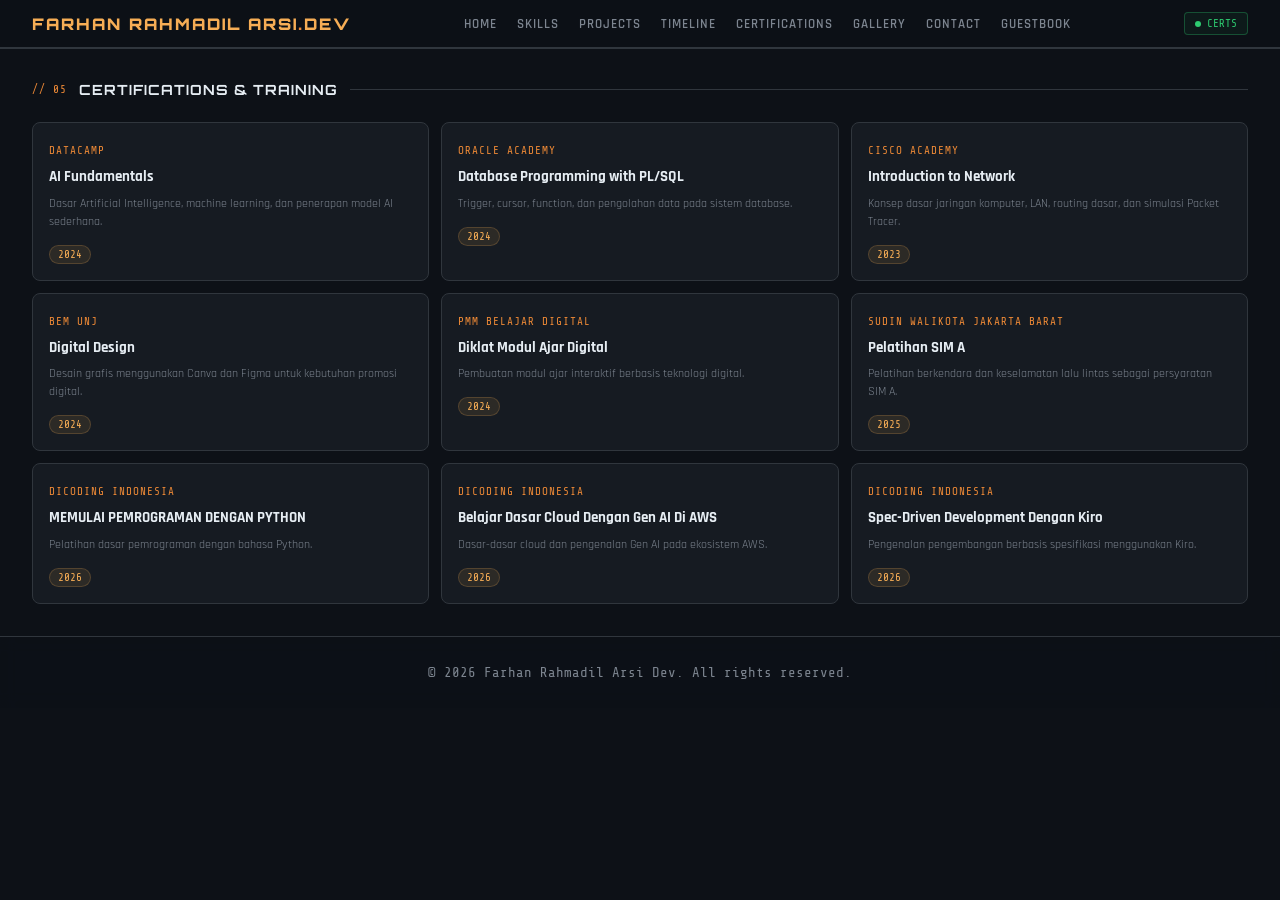
==== certifications.html @ 70002075 "Initial commit: complete Shinobi digital portfolio website" ====
<!DOCTYPE html>
<html lang="id">
<head>
  <meta charset="UTF-8">
  <meta name="viewport" content="width=device-width, initial-scale=1.0">
  <meta name="description" content="Sertifikasi dan training Farhan Rahmadil Arsi.">
  <title>Certifications | Farhan Rahmadil Arsi Dev</title>
  <link rel="preconnect" href="https://fonts.googleapis.com">
  <link rel="preconnect" href="https://fonts.gstatic.com" crossorigin>
  <link href="https://fonts.googleapis.com/css2?family=Orbitron:wght@400;700;900&family=Share+Tech+Mono&family=Rajdhani:wght@400;600;700&display=swap" rel="stylesheet">
  <link rel="stylesheet" href="styles.css">
  <link rel="stylesheet" href="naruto_addon.css">
</head>
<body>
  <a class="skip-link" href="#main-content">Lewati ke konten utama</a>
  <nav class="site-nav" aria-label="Navigasi utama">
    <a class="logo" href="shinobi_digital_portfolio.html">FARHAN RAHMADIL ARSI<span>.</span>DEV</a>
    <button class="nav-toggle" type="button" aria-label="Buka menu" aria-expanded="false" aria-controls="nav-links"><span></span><span></span><span></span></button>
    <ul class="nav-links" id="nav-links">
      <li><a href="shinobi_digital_portfolio.html">Home</a></li>
      <li><a href="skills.html">Skills</a></li>
      <li><a href="projects.html">Projects</a></li>
      <li><a href="timeline.html">Timeline</a></li>
      <li><a href="certifications.html">Certifications</a></li>
      <li><a href="gallery.html">Gallery</a></li>
      <li><a href="contact.html">Contact</a></li>
      <li><a href="guestbook.html">Guestbook</a></li>
    </ul>
    <div class="status-badge"><span class="dot"></span>CERTS</div>
  </nav>
  <main id="main-content">
    <section id="certifications-sec" aria-labelledby="certifications-title">
      <div class="section-header">
        <span class="section-tag">// 05</span>
        <h1 class="section-title" id="certifications-title">CERTIFICATIONS & TRAINING</h1>
        <div class="divider-line"></div>
      </div>
      <div class="certifications-grid">
        <a class="certification-card" href="certificates/datacamp-ai-fundamentals-2024.pdf" target="_blank" rel="noopener">
          <span class="certification-issuer">DataCamp</span>
          <h3 class="certification-title">AI Fundamentals</h3>
          <p class="certification-desc">Dasar Artificial Intelligence, machine learning, dan penerapan model AI sederhana.</p>
          <span class="certification-year">2024</span>
        </a>
        <a class="certification-card" href="certificates/oracle-academy-database-programming-plsql-2024.pdf" target="_blank" rel="noopener">
          <span class="certification-issuer">Oracle Academy</span>
          <h3 class="certification-title">Database Programming with PL/SQL</h3>
          <p class="certification-desc">Trigger, cursor, function, dan pengolahan data pada sistem database.</p>
          <span class="certification-year">2024</span>
        </a>
        <a class="certification-card" href="certificates/cisco-introduction-to-network-2023.pdf" target="_blank" rel="noopener">
          <span class="certification-issuer">Cisco Academy</span>
          <h3 class="certification-title">Introduction to Network</h3>
          <p class="certification-desc">Konsep dasar jaringan komputer, LAN, routing dasar, dan simulasi Packet Tracer.</p>
          <span class="certification-year">2023</span>
        </a>
        <a class="certification-card" href="certificates/bem-unj-digital-design-2024.pdf" target="_blank" rel="noopener">
          <span class="certification-issuer">BEM UNJ</span>
          <h3 class="certification-title">Digital Design</h3>
          <p class="certification-desc">Desain grafis menggunakan Canva dan Figma untuk kebutuhan promosi digital.</p>
          <span class="certification-year">2024</span>
        </a>
        <a class="certification-card" href="certificates/pmm-belajar-digital-modul-ajar-2024.pdf" target="_blank" rel="noopener">
          <span class="certification-issuer">PMM Belajar Digital</span>
          <h3 class="certification-title">Diklat Modul Ajar Digital</h3>
          <p class="certification-desc">Pembuatan modul ajar interaktif berbasis teknologi digital.</p>
          <span class="certification-year">2024</span>
        </a>
        <a class="certification-card" href="certificates/sudin-walikota-jakarta-barat-sim-a-2025.pdf" target="_blank" rel="noopener">
          <span class="certification-issuer">Sudin Walikota Jakarta Barat</span>
          <h3 class="certification-title">Pelatihan SIM A</h3>
          <p class="certification-desc">Pelatihan berkendara dan keselamatan lalu lintas sebagai persyaratan SIM A.</p>
          <span class="certification-year">2025</span>
        </a>
        <a class="certification-card" href="file:///C:/Users/hp/Downloads/Documents/SERTIFIKASI%20PELATIHAN%20FARHAN/DICODING/Memulai%20Pemrograman%20dengan%20Python.pdf" target="_blank" rel="noopener">
          <span class="certification-issuer">DICODING INDONESIA</span>
          <h3 class="certification-title">MEMULAI PEMROGRAMAN DENGAN PYTHON</h3>
          <p class="certification-desc">Pelatihan dasar pemrograman dengan bahasa Python.</p>
          <span class="certification-year">2026</span>
        </a>
        <a class="certification-card" href="file:///C:/Users/hp/Downloads/Documents/SERTIFIKASI%20PELATIHAN%20FARHAN/DICODING/BELAJAR%20DASAR%20CLOUD%20DAN%20GEN%20AI%20DI%20AWS.pdf" target="_blank" rel="noopener">
          <span class="certification-issuer">DICODING INDONESIA</span>
          <h3 class="certification-title">Belajar Dasar Cloud Dengan Gen AI Di AWS</h3>
          <p class="certification-desc">Dasar-dasar cloud dan pengenalan Gen AI pada ekosistem AWS.</p>
          <span class="certification-year">2026</span>
        </a>
        <a class="certification-card" href="file:///C:/Users/hp/Downloads/Documents/SERTIFIKASI%20PELATIHAN%20FARHAN/DICODING/SPEC%20DRIVEN%20DEVELOPMENT%20DENGAN%20KIRO.pdf" target="_blank" rel="noopener">
          <span class="certification-issuer">DICODING INDONESIA</span>
          <h3 class="certification-title">Spec-Driven Development Dengan Kiro</h3>
          <p class="certification-desc">Pengenalan pengembangan berbasis spesifikasi menggunakan Kiro.</p>
          <span class="certification-year">2026</span>
        </a>
      </div>
    </section>
  </main>
  <footer class="site-footer" aria-label="Footer">
    <div class="site-footer-inner">
      <div class="site-footer-text">© <span id="footer-year"></span> Farhan Rahmadil Arsi Dev. All rights reserved.</div>

    </div>
  </footer>

  <script>
    (function () {
      var el = document.getElementById('footer-year');
      if (el) el.textContent = String(new Date().getFullYear());
    })();
  </script>

  <script src="data.js"></script>
  <script src="script.js"></script>
  <script src="naruto_addon.js"></script>
</body>
</html>
---- styles.css ----
:root {
  --konoha: #f6ad55;
  --naruto: #ed8936;
  --black: #0d1117;
  --panel: #161b22;
  --panel2: #1c2128;
  --border: #30363d;
  --text: #e6edf3;
  --muted: #7d8590;
  --red: #ff4757;
  --teal: #00d2d3;
  --green: #2ecc71;
}

* {
  box-sizing: border-box;
  margin: 0;
  padding: 0;
}

html {
  scroll-behavior: smooth;
}

body {
  min-height: 100vh;
  overflow-x: hidden;
  background: var(--black);
  color: var(--text);
  font-family: "Rajdhani", sans-serif;
}

button,
input,
textarea {
  font: inherit;
}

.skip-link {
  position: absolute;
  left: 16px;
  top: -48px;
  z-index: 200;
  border-radius: 4px;
  background: var(--konoha);
  color: var(--black);
  padding: 8px 12px;
  font-weight: 700;
  text-decoration: none;
  transition: top 0.2s;
}

.skip-link:focus {
  top: 16px;
}

.site-nav {
  position: sticky;
  top: 0;
  z-index: 100;
  display: flex;
  align-items: center;
  justify-content: space-between;
  gap: 20px;
  border-bottom: 1px solid var(--border);
  background: rgba(13, 17, 23, 0.9);
  padding: 12px 32px;
  backdrop-filter: blur(8px);
}

.logo {
  color: var(--konoha);
  font-family: "Orbitron", monospace;
  font-size: 16px;
  font-weight: 900;
  letter-spacing: 2px;
  text-decoration: none;
}

.logo span {
  color: var(--naruto);
}

.nav-links {
  display: flex;
  gap: 20px;
  list-style: none;
}

.nav-links a {
  color: var(--muted);
  cursor: pointer;
  font-size: 13px;
  font-weight: 600;
  letter-spacing: 1px;
  text-decoration: none;
  text-transform: uppercase;
  transition: color 0.2s;
}

.nav-links a:hover,
.nav-links a:focus {
  color: var(--konoha);
}

.nav-toggle {
  display: none;
  width: 38px;
  height: 38px;
  align-items: center;
  justify-content: center;
  flex-direction: column;
  gap: 5px;
  border: 1px solid var(--border);
  border-radius: 6px;
  background: var(--panel);
  cursor: pointer;
}

.nav-toggle span {
  width: 18px;
  height: 2px;
  background: var(--text);
}

.status-badge {
  display: flex;
  align-items: center;
  gap: 6px;
  border: 1px solid rgba(46, 204, 113, 0.3);
  border-radius: 4px;
  background: rgba(46, 204, 113, 0.05);
  color: var(--green);
  font-family: "Share Tech Mono", monospace;
  font-size: 11px;
  padding: 4px 10px;
  white-space: nowrap;
}

.dot {
  width: 6px;
  height: 6px;
  border-radius: 50%;
  background: var(--green);
  animation: pulse 1.5s infinite;
}

@keyframes pulse {
  0%,
  100% {
    opacity: 1;
    transform: scale(1);
  }

  50% {
    opacity: 0.4;
    transform: scale(0.8);
  }
}

.hero {
  position: relative;
  display: grid;
  min-height: 380px;
  grid-template-columns: 1fr 1fr;
  align-items: center;
  gap: 32px;
  overflow: hidden;
  padding: 48px 32px;
}

.hero::before {
  position: absolute;
  top: -100px;
  right: -100px;
  width: 400px;
  height: 400px;
  border-radius: 50%;
  background: radial-gradient(circle, rgba(237, 137, 54, 0.08) 0%, transparent 70%);
  content: "";
  pointer-events: none;
}

.terminal-box {
  overflow: hidden;
  border: 1px solid var(--border);
  border-radius: 8px;
  background: var(--panel);
}

.terminal-header {
  display: flex;
  align-items: center;
  gap: 6px;
  border-bottom: 1px solid var(--border);
  background: var(--panel2);
  padding: 8px 14px;
}

.dot-red,
.dot-yellow,
.dot-green2 {
  width: 10px;
  height: 10px;
  border-radius: 50%;
}

.dot-red {
  background: #ff5f57;
}

.dot-yellow {
  background: #febc2e;
}

.dot-green2 {
  background: #28c840;
}

.terminal-title,
.messages-title {
  color: var(--muted);
  font-family: "Share Tech Mono", monospace;
  font-size: 11px;
}

.terminal-title {
  margin-left: 8px;
  text-decoration: none;
  transition: color 0.2s;
}

.terminal-title:hover,
.terminal-title:focus {
  color: var(--konoha);
  text-decoration: underline;
}

.terminal-body {
  padding: 20px 24px;
  font-family: "Share Tech Mono", monospace;
  font-size: 13px;
  line-height: 2;
}

.terminal-name {
  color: var(--konoha);
  font-size: 13px;
  font-weight: 400;
}

.t-muted {
  color: var(--muted);
}

.t-green {
  color: var(--green);
}

.t-yellow {
  color: var(--konoha);
}

.t-orange {
  color: var(--naruto);
}

.t-teal {
  color: var(--teal);
}

.terminal-link {
  color: var(--konoha);
  font-weight: 700;
  text-decoration: none;
}

.terminal-link:hover,
.terminal-link:focus {
  color: var(--naruto);
  text-decoration: underline;
}

.cursor {
  display: inline-block;
  width: 8px;
  height: 14px;
  margin-left: 4px;
  animation: blink 1s infinite;
  background: var(--konoha);
  vertical-align: middle;
}

@keyframes blink {
  0%,
  49% {
    opacity: 1;
  }

  50%,
  100% {
    opacity: 0;
  }
}

.avatar-section {
  display: flex;
  flex-direction: column;
  align-items: center;
  gap: 16px;
}

.avatar-frame {
  position: relative;
  width: 160px;
  height: 160px;
}

.avatar-ring,
.avatar-ring-2 {
  position: absolute;
  border: 1px solid transparent;
  border-radius: 50%;
}

.avatar-ring {
  inset: -8px;
  border-width: 2px;
  border-right-color: var(--naruto);
  border-top-color: var(--konoha);
  animation: spin 3s linear infinite;
}

.avatar-ring-2 {
  inset: -16px;
  border-bottom-color: rgba(246, 173, 85, 0.3);
  border-left-color: rgba(237, 137, 54, 0.3);
  animation: spin 6s linear infinite reverse;
}

@keyframes spin {
  to {
    transform: rotate(360deg);
  }
}

.avatar-inner {
  display: flex;
  width: 100%;
  height: 100%;
  align-items: center;
  justify-content: center;
  overflow: hidden;
  border: 2px solid var(--border);
  border-radius: 50%;
  background: var(--panel);
}

.char-svg {
  width: 100px;
  height: 110px;
}

.rank-badge {
  border: 1px solid var(--naruto);
  border-radius: 6px;
  background: var(--panel2);
  padding: 8px 20px;
  text-align: center;
}

.rank-label,
.rank-value {
  display: block;
  font-family: "Orbitron", monospace;
}

.rank-label {
  color: var(--muted);
  font-size: 10px;
  letter-spacing: 2px;
}

.rank-value {
  color: var(--konoha);
  font-size: 14px;
  font-weight: 700;
}

.xp-bar-container {
  width: 160px;
}

.xp-label {
  display: flex;
  justify-content: space-between;
  margin-bottom: 4px;
  color: var(--muted);
  font-family: "Share Tech Mono", monospace;
  font-size: 11px;
}

.xp-bar,
.chakra-bar {
  overflow: hidden;
  background: rgba(255, 255, 255, 0.05);
}

.xp-bar {
  height: 6px;
  border: 1px solid var(--border);
  border-radius: 3px;
  background: var(--panel2);
}

.xp-fill {
  position: relative;
  width: 72%;
  height: 100%;
  overflow: hidden;
  border-radius: 3px;
  background: linear-gradient(90deg, var(--naruto), var(--konoha));
}

.xp-fill::after {
  position: absolute;
  top: 0;
  left: -40px;
  width: 30px;
  height: 100%;
  animation: shimmer 2s infinite;
  background: rgba(255, 255, 255, 0.4);
  content: "";
  transform: skewX(-20deg);
}

@keyframes shimmer {
  to {
    left: 140%;
  }
}

section {
  border-top: 1px solid var(--border);
  padding: 32px;
}

.section-header {
  display: flex;
  align-items: center;
  gap: 12px;
  margin-bottom: 24px;
}

.section-tag {
  color: var(--naruto);
  font-family: "Share Tech Mono", monospace;
  font-size: 11px;
  letter-spacing: 1px;
}

.section-title {
  color: var(--text);
  font-family: "Orbitron", monospace;
  font-size: 14px;
  font-weight: 700;
  letter-spacing: 1px;
}

.divider-line {
  height: 1px;
  flex: 1;
  background: var(--border);
}

.skills-grid,
.timeline-layout,
.guest-layout {
  display: grid;
  grid-template-columns: 1fr 1fr;
  gap: 12px;
}

.skill-item,
.project-card,
.guest-form {
  border: 1px solid var(--border);
  border-radius: 8px;
  background: var(--panel);
}

.skill-item {
  padding: 12px 14px;
  transition: border-color 0.2s;
}

.skill-item:hover {
  border-color: rgba(246, 173, 85, 0.4);
}

.skill-top {
  display: flex;
  align-items: flex-start;
  justify-content: space-between;
  gap: 10px;
  margin-bottom: 8px;
}

.skill-name {
  display: flex;
  align-items: center;
  gap: 6px;
  color: var(--text);
  font-size: 13px;
  font-weight: 700;
}

.skill-icon {
  color: var(--konoha);
  font-family: "Share Tech Mono", monospace;
  font-size: 11px;
}

.skill-pct {
  flex-shrink: 0;
  color: var(--konoha);
  font-family: "Share Tech Mono", monospace;
  font-size: 12px;
}

.skill-tags {
  display: flex;
  flex-wrap: wrap;
  gap: 5px;
  margin-bottom: 10px;
}

.skill-tag {
  border: 1px solid rgba(246, 173, 85, 0.2);
  border-radius: 3px;
  background: rgba(246, 173, 85, 0.08);
  color: var(--muted);
  font-family: "Share Tech Mono", monospace;
  font-size: 10px;
  padding: 2px 7px;
}

.chakra-bar {
  height: 8px;
  border-radius: 4px;
}

.chakra-fill {
  position: relative;
  height: 100%;
  overflow: hidden;
  border-radius: 4px;
}

.chakra-fill::after {
  position: absolute;
  inset: 0;
  animation: chakra-flow 1s linear infinite;
  background: repeating-linear-gradient(90deg, transparent, transparent 8px, rgba(255, 255, 255, 0.1) 8px, rgba(255, 255, 255, 0.1) 9px);
  content: "";
}

@keyframes chakra-flow {
  to {
    background-position-x: 9px;
  }
}

.c1 {
  background: linear-gradient(90deg, #3b82f6, #60a5fa);
}

.c2 {
  background: linear-gradient(90deg, #10b981, #34d399);
}

.c3 {
  background: linear-gradient(90deg, var(--naruto), var(--konoha));
}

.c4 {
  background: linear-gradient(90deg, #8b5cf6, #a78bfa);
}

.c5 {
  background: linear-gradient(90deg, #ef4444, #f87171);
}

.c6 {
  background: linear-gradient(90deg, #06b6d4, #67e8f9);
}

.c7 {
  background: linear-gradient(90deg, #f59e0b, #fcd34d);
}

.c8 {
  background: linear-gradient(90deg, #ec4899, #f9a8d4);
}

.filter-row {
  display: flex;
  flex-wrap: wrap;
  gap: 8px;
  margin-bottom: 16px;
}

.filter-btn {
  border: 1px solid var(--border);
  border-radius: 4px;
  background: transparent;
  color: var(--muted);
  cursor: pointer;
  font-size: 12px;
  font-weight: 600;
  letter-spacing: 0.5px;
  padding: 5px 14px;
  transition: all 0.2s;
}

.filter-btn:hover,
.filter-btn.active {
  border-color: var(--konoha);
  background: rgba(246, 173, 85, 0.08);
  color: var(--konoha);
}

.projects-grid {
  display: grid;
  grid-template-columns: repeat(3, 1fr);
  gap: 12px;
}

.project-card {
  position: relative;
  overflow: hidden;
  padding: 16px;
  transition: all 0.2s;
}

.project-card::before {
  position: absolute;
  top: 0;
  right: 0;
  left: 0;
  height: 2px;
  opacity: 0;
  content: "";
  transition: opacity 0.2s;
}

.project-card:hover {
  border-color: var(--konoha);
  transform: translateY(-2px);
}

.project-card:hover::before {
  opacity: 1;
}

.card-infra::before {
  background: linear-gradient(90deg, #ef4444, #f97316);
}

.card-frontend::before {
  background: linear-gradient(90deg, #3b82f6, #8b5cf6);
}

.card-auto::before {
  background: linear-gradient(90deg, #10b981, #06b6d4);
}

.card-cv::before {
  background: linear-gradient(90deg, #ec4899, #8b5cf6);
}

.card-database::before {
  background: linear-gradient(90deg, #14b8a6, #22c55e);
}

.card-type-tag,
.tech-tag,
.tl-badge {
  font-family: "Share Tech Mono", monospace;
}

.card-type-tag {
  display: inline-block;
  margin-bottom: 10px;
  border-radius: 3px;
  font-size: 10px;
  font-weight: 600;
  letter-spacing: 0.5px;
  padding: 2px 7px;
}

.tag-infra {
  background: rgba(239, 68, 68, 0.15);
  color: #f87171;
}

.tag-frontend {
  background: rgba(59, 130, 246, 0.15);
  color: #60a5fa;
}

.tag-auto {
  background: rgba(16, 185, 129, 0.15);
  color: #34d399;
}

.tag-cv {
  background: rgba(236, 72, 153, 0.15);
  color: #f9a8d4;
}

.tag-database {
  background: rgba(20, 184, 166, 0.15);
  color: #5eead4;
}

.card-title {
  margin-bottom: 6px;
  color: var(--text);
  font-size: 14px;
  font-weight: 700;
  line-height: 1.3;
}

.card-desc {
  margin-bottom: 10px;
  color: var(--muted);
  font-size: 12px;
  line-height: 1.5;
}

.tech-tags {
  display: flex;
  flex-wrap: wrap;
  gap: 4px;
}

.tech-tag {
  border: 1px solid var(--border);
  border-radius: 3px;
  background: rgba(255, 255, 255, 0.05);
  color: var(--muted);
  font-size: 10px;
  padding: 2px 7px;
}

.timeline-group-title {
  margin-bottom: 16px;
  color: var(--muted);
  font-family: "Share Tech Mono", monospace;
  font-size: 11px;
  letter-spacing: 2px;
}

.timeline {
  position: relative;
  padding-left: 24px;
}

.timeline::before {
  position: absolute;
  top: 8px;
  bottom: 0;
  left: 0;
  width: 2px;
  background: linear-gradient(180deg, var(--naruto), transparent);
  content: "";
}

.timeline-item {
  position: relative;
  display: block;
  padding: 0 0 24px 20px;
}

.timeline-link {
  border-radius: 8px;
  color: inherit;
  cursor: pointer;
  text-decoration: none;
  transition: background 0.2s, transform 0.2s;
}

.timeline-link:hover,
.timeline-link:focus {
  background: rgba(246, 173, 85, 0.06);
  transform: translateX(4px);
}

.timeline-link:hover .tl-title,
.timeline-link:focus .tl-title {
  color: var(--konoha);
}

.timeline-dot {
  position: absolute;
  top: 4px;
  left: -31px;
  width: 12px;
  height: 12px;
  border: 2px solid var(--black);
  border-radius: 50%;
  background: var(--naruto);
  box-shadow: 0 0 8px rgba(237, 137, 54, 0.5);
}

.timeline-dot.is-muted {
  background: var(--muted);
}

.tl-header {
  display: flex;
  align-items: flex-start;
  justify-content: space-between;
  margin-bottom: 4px;
}

.tl-title {
  color: var(--text);
  font-size: 14px;
  font-weight: 700;
}

.tl-date {
  margin-left: 12px;
  color: var(--konoha);
  font-family: "Share Tech Mono", monospace;
  font-size: 11px;
  white-space: nowrap;
}

.tl-sub {
  margin-bottom: 4px;
  color: var(--naruto);
  font-size: 12px;
  font-weight: 600;
}

.tl-desc {
  color: var(--muted);
  font-size: 12px;
  line-height: 1.6;
}

.tl-badges {
  display: flex;
  flex-wrap: wrap;
  gap: 4px;
  margin-top: 6px;
}

.tl-badge {
  border: 1px solid rgba(246, 173, 85, 0.2);
  border-radius: 10px;
  background: rgba(246, 173, 85, 0.1);
  color: var(--konoha);
  font-size: 10px;
  padding: 2px 8px;
}

.certifications-grid {
  display: grid;
  grid-template-columns: repeat(3, 1fr);
  gap: 12px;
}

.certification-card {
  position: relative;
  overflow: hidden;
  border: 1px solid var(--border);
  border-radius: 8px;
  background: var(--panel);
  cursor: pointer;
  padding: 16px;
  text-decoration: none;
  transition: border-color 0.2s, transform 0.2s;
}

.certification-card::before {
  position: absolute;
  top: 0;
  right: 0;
  left: 0;
  height: 2px;
  background: linear-gradient(90deg, var(--naruto), var(--konoha));
  content: "";
  opacity: 0;
  transition: opacity 0.2s;
}

.certification-card:hover {
  border-color: var(--konoha);
  transform: translateY(-2px);
}

.certification-card:hover::before {
  opacity: 1;
}

.certification-issuer,
.certification-year {
  font-family: "Share Tech Mono", monospace;
  font-size: 11px;
}

.certification-issuer {
  display: inline-block;
  margin-bottom: 10px;
  color: var(--naruto);
  letter-spacing: 1px;
  text-transform: uppercase;
}

.certification-title {
  margin-bottom: 8px;
  color: var(--text);
  font-size: 15px;
  font-weight: 700;
  line-height: 1.3;
}

.certification-desc {
  margin-bottom: 12px;
  color: var(--muted);
  font-size: 12px;
  line-height: 1.5;
}

.certification-year {
  display: inline-flex;
  border: 1px solid rgba(246, 173, 85, 0.2);
  border-radius: 10px;
  background: rgba(246, 173, 85, 0.1);
  color: var(--konoha);
  padding: 2px 8px;
}

.contact-grid {
  display: grid;
  grid-template-columns: repeat(4, 1fr);
  gap: 12px;
}

.contact-card {
  display: flex;
  min-height: 92px;
  flex-direction: column;
  justify-content: center;
  gap: 8px;
  border: 1px solid var(--border);
  border-radius: 8px;
  background: var(--panel);
  padding: 16px;
  text-decoration: none;
  transition: border-color 0.2s, transform 0.2s;
}

.contact-card:hover,
.contact-card:focus {
  border-color: var(--konoha);
  transform: translateY(-2px);
}

.contact-label {
  color: var(--naruto);
  font-family: "Share Tech Mono", monospace;
  font-size: 11px;
  letter-spacing: 1px;
  text-transform: uppercase;
}

.contact-value {
  color: var(--text);
  font-size: 14px;
  font-weight: 700;
  line-height: 1.35;
  overflow-wrap: anywhere;
}

.guest-section {
  padding-bottom: 48px;
}

.guest-layout {
  gap: 24px;
}

.guest-form {
  padding: 20px;
}

.form-row {
  display: grid;
  grid-template-columns: 1fr 1fr;
  gap: 12px;
  margin-bottom: 12px;
}

.form-group {
  display: flex;
  flex-direction: column;
  gap: 4px;
  margin-bottom: 12px;
}

.form-label {
  color: var(--muted);
  font-family: "Share Tech Mono", monospace;
  font-size: 11px;
  letter-spacing: 1px;
  text-transform: uppercase;
}

.form-input,
.form-textarea {
  resize: none;
  border: 1px solid var(--border);
  border-radius: 6px;
  outline: none;
  background: var(--panel2);
  color: var(--text);
  font-size: 13px;
  padding: 8px 12px;
  transition: border-color 0.2s;
}

.form-input:focus,
.form-textarea:focus {
  border-color: var(--konoha);
}

.submit-btn {
  border: none;
  border-radius: 6px;
  background: linear-gradient(90deg, var(--naruto), var(--konoha));
  color: var(--black);
  cursor: pointer;
  font-size: 13px;
  font-weight: 700;
  letter-spacing: 1px;
  padding: 10px 24px;
  transition: opacity 0.2s;
}

.submit-btn:hover {
  opacity: 0.85;
}

.messages-title {
  margin-bottom: 12px;
  letter-spacing: 1px;
}

.messages-list {
  display: flex;
  max-height: 180px;
  flex-direction: column;
  gap: 10px;
  overflow-y: auto;
}

.msg-item {
  display: flex;
  align-items: flex-start;
  gap: 10px;
  border: 1px solid var(--border);
  border-radius: 6px;
  background: var(--panel2);
  padding: 10px 14px;
}

.msg-avatar {
  display: flex;
  width: 28px;
  height: 28px;
  flex-shrink: 0;
  align-items: center;
  justify-content: center;
  border: 1px solid rgba(246, 173, 85, 0.2);
  border-radius: 6px;
  background: rgba(246, 173, 85, 0.1);
  color: var(--konoha);
  font-size: 12px;
  font-weight: 700;
}

.msg-body {
  flex: 1;
}

.msg-name {
  color: var(--text);
  font-size: 12px;
  font-weight: 700;
}

.msg-text {
  margin-top: 2px;
  color: var(--muted);
  font-size: 12px;
  line-height: 1.4;
}

.detail-nav-links {
  justify-content: flex-end;
}

.experience-detail {
  min-height: calc(100vh - 57px);
}

.back-link {
  display: inline-flex;
  margin-bottom: 18px;
  color: var(--konoha);
  font-family: "Share Tech Mono", monospace;
  font-size: 11px;
  letter-spacing: 1px;
  text-decoration: none;
}

.back-link:hover,
.back-link:focus {
  color: var(--naruto);
  text-decoration: underline;
}

.experience-panel {
  max-width: 780px;
  border: 1px solid var(--border);
  border-radius: 8px;
  background: var(--panel);
  padding: 28px;
}

.experience-title {
  margin-top: 12px;
  color: var(--text);
  font-family: "Orbitron", monospace;
  font-size: 24px;
  line-height: 1.3;
}

.experience-meta {
  display: flex;
  flex-wrap: wrap;
  gap: 8px;
  margin: 18px 0;
}

.experience-meta span {
  border: 1px solid rgba(246, 173, 85, 0.2);
  border-radius: 4px;
  background: rgba(246, 173, 85, 0.08);
  color: var(--konoha);
  font-family: "Share Tech Mono", monospace;
  font-size: 11px;
  padding: 5px 9px;
}

.experience-desc {
  color: var(--muted);
  font-size: 15px;
  line-height: 1.7;
}

.experience-badges {
  margin-top: 18px;
}

.experience-gallery {
  display: grid;
  grid-template-columns: repeat(2, 1fr);
  gap: 14px;
}

.gallery-card {
  border: 1px solid var(--border);
  border-radius: 8px;
  background: var(--panel);
  padding: 16px;
}

.gallery-card-header {
  margin-bottom: 14px;
}

.photo-grid {
  display: grid;
  grid-template-columns: repeat(2, 1fr);
  gap: 10px;
}

.photo-item {
  overflow: hidden;
  border: 1px solid var(--border);
  border-radius: 8px;
  background: var(--panel2);
}

.photo-item img {
  display: block;
  width: 100%;
  aspect-ratio: 4 / 3;
  object-fit: cover;
}

.photo-item figcaption {
  color: var(--muted);
  font-size: 12px;
  line-height: 1.4;
  padding: 8px 10px;
}

.photo-empty {
  border: 1px dashed rgba(246, 173, 85, 0.35);
  border-radius: 8px;
  background: rgba(246, 173, 85, 0.05);
  padding: 18px;
}

.photo-empty span,
.photo-section-title {
  color: var(--konoha);
  font-family: "Share Tech Mono", monospace;
  font-size: 11px;
  letter-spacing: 1px;
}

.photo-empty p {
  margin-top: 6px;
  color: var(--muted);
  font-size: 12px;
  line-height: 1.5;
}

.gallery-detail-link {
  display: inline-flex;
  margin-top: 14px;
  color: var(--konoha);
  font-family: "Share Tech Mono", monospace;
  font-size: 11px;
  letter-spacing: 1px;
  text-decoration: none;
}

.gallery-detail-link:hover,
.gallery-detail-link:focus {
  color: var(--naruto);
  text-decoration: underline;
}

.experience-photo-section {
  margin-top: 24px;
}

.photo-section-title {
  margin-bottom: 12px;
}

.hidden {
  display: none !important;
}

@media (max-width: 900px) {
  .site-nav {
    flex-wrap: wrap;
    padding: 12px 20px;
  }

  .nav-toggle {
    display: flex;
  }

  .nav-links {
    display: none;
    width: 100%;
    flex-direction: column;
    order: 4;
    gap: 10px;
    padding-top: 12px;
  }

  .nav-links.is-open {
    display: flex;
  }

  .detail-nav-links {
    display: flex;
    width: auto;
    flex-direction: row;
    order: 0;
    padding-top: 0;
  }

  .hero,
  .skills-grid,
  .timeline-layout,
  .guest-layout,
  .form-row {
    grid-template-columns: 1fr;
  }

  .projects-grid {
    grid-template-columns: repeat(2, 1fr);
  }

  .certifications-grid {
    grid-template-columns: repeat(2, 1fr);
  }

  .contact-grid {
    grid-template-columns: repeat(2, 1fr);
  }

  .experience-gallery {
    grid-template-columns: 1fr;
  }
}

@media (max-width: 620px) {
  section,
  .hero {
    padding: 28px 18px;
  }

  .status-badge {
    display: none;
  }

  .projects-grid {
    grid-template-columns: 1fr;
  }

  .certifications-grid {
    grid-template-columns: 1fr;
  }

  .contact-grid {
    grid-template-columns: 1fr;
  }

  .photo-grid {
    grid-template-columns: 1fr;
  }

  .section-header {
    align-items: flex-start;
  }

  .divider-line {
    display: none;
  }

  .site-footer {
    padding: 22px 18px;
  }

  .site-footer-links {
    flex-direction: column;
    align-items: flex-start;
    gap: 10px;
  }
}

.site-footer {
  border-top: 1px solid var(--border);
  padding: 28px 32px;
  background: rgba(13, 17, 23, 0.65);
  backdrop-filter: blur(8px);
}

.site-footer-inner {
  max-width: 1100px;
  margin: 0 auto;
  display: flex;
  flex-wrap: wrap;
  align-items: center;
  justify-content: center;
  text-align: center;
  gap: 16px;
}

.site-footer-text {
  color: var(--muted);
  font-family: "Share Tech Mono", monospace;
  font-size: 14px;
}
---- naruto_addon.css ----
/* ============================================================
   NARUTO SHINOBI ADDON — naruto-addon.css
   Non-Destructive Enhancement Layer
   Load AFTER styles.css dan micro-interactions.css
   ============================================================ */

/* ── CUSTOM PROPERTIES (menyesuaikan palette portofolio) ── */
:root {
  --chakra-blue:   #00d2ff;
  --rasengan-blue: #4fc3f7;
  --chidori-gold:  #ffe57f;
  --smoke-white:   rgba(255,255,255,0.18);
  --kunai-shadow:  rgba(246,173,85,0.6);
  --ninja-z:       9999;
}

/* ─────────────────────────────────────────────────────────────
   1. PIXEL NINJA — KARAKTER BERJALAN (FIXED BOTTOM-RIGHT)
   Sprite sederhana dibangun dari CSS box-shadow art
   Otomatis hidden di mobile (< 768px)
───────────────────────────────────────────────────────────── */
#pixel-ninja {
  position: fixed;
  bottom: 0;
  right: 24px;
  z-index: var(--ninja-z);
  width: 48px;
  height: 64px;
  pointer-events: none;
  /* Sembunyikan di layar kecil */
}

/* Body ninja dari CSS – tidak perlu gambar eksternal */
#pixel-ninja .ninja-body {
  position: relative;
  width: 48px;
  height: 64px;
  animation: ninjaWalk 0.5s steps(1) infinite;
}

/* Kepala */
#pixel-ninja .ninja-body::before {
  content: '';
  position: absolute;
  top: 0; left: 14px;
  width: 20px; height: 20px;
  background: #FBBF7C;
  border-radius: 50% 50% 40% 40%;
  box-shadow:
    /* headband */
    0 -4px 0 4px #4A5568,
    /* rambut kuning naruto */
    -6px -6px 0 2px #F6AD55,
    6px -6px 0 2px #F6AD55,
    /* mata */
    -4px 4px 0 2px #1A202C,
    4px 4px 0 2px #1A202C,
    /* garis pipi */
    -8px 8px 0 1px #C87941,
    8px 8px 0 1px #C87941;
}

/* Badan + jubah oranye */
#pixel-ninja .ninja-body::after {
  content: '';
  position: absolute;
  top: 20px; left: 8px;
  width: 32px; height: 28px;
  background: #ED8936;
  border-radius: 4px 4px 2px 2px;
  box-shadow:
    /* garis tengah jubah */
    0 0 0 2px #C05621 inset,
    /* kaos putih dalam */
    0 2px 0 -1px #E2E8F0 inset;
}

/* Kaki (frame 1 & 2) — dianimasikan via class */
.ninja-leg-l,
.ninja-leg-r {
  position: absolute;
  bottom: 0;
  width: 10px; height: 20px;
  background: #ED8936;
  border-radius: 2px;
  transition: transform 0.25s;
}
.ninja-leg-l { left: 10px; transform-origin: top center; }
.ninja-leg-r { right: 10px; transform-origin: top center; }

/* Lengan */
.ninja-arm-l,
.ninja-arm-r {
  position: absolute;
  top: 24px;
  width: 8px; height: 18px;
  background: #FBBF7C;
  border-radius: 3px;
  transform-origin: top center;
}
.ninja-arm-l { left: 2px; }
.ninja-arm-r { right: 2px; }

/* Animasi berjalan */
@keyframes ninjaWalk {
  0%   { transform: translateY(0); }
  25%  { transform: translateY(-3px); }
  50%  { transform: translateY(0); }
  75%  { transform: translateY(-2px); }
  100% { transform: translateY(0); }
}

.ninja-leg-l { animation: legSwingL 0.5s ease-in-out infinite alternate; }
.ninja-leg-r { animation: legSwingR 0.5s ease-in-out infinite alternate; }
.ninja-arm-l { animation: armSwingL 0.5s ease-in-out infinite alternate; }
.ninja-arm-r { animation: armSwingR 0.5s ease-in-out infinite alternate; }

@keyframes legSwingL {
  from { transform: rotate(-20deg); }
  to   { transform: rotate(20deg);  }
}
@keyframes legSwingR {
  from { transform: rotate(20deg);  }
  to   { transform: rotate(-20deg); }
}
@keyframes armSwingL {
  from { transform: rotate(20deg);  }
  to   { transform: rotate(-20deg); }
}
@keyframes armSwingR {
  from { transform: rotate(-20deg); }
  to   { transform: rotate(20deg);  }
}

/* Efek shadow di bawah karakter */
#pixel-ninja .ninja-shadow {
  position: absolute;
  bottom: -4px;
  left: 50%; transform: translateX(-50%);
  width: 30px; height: 6px;
  background: rgba(0,0,0,0.35);
  border-radius: 50%;
  filter: blur(3px);
  animation: shadowPulse 0.5s ease-in-out infinite alternate;
}
@keyframes shadowPulse {
  from { transform: translateX(-50%) scaleX(1);   opacity: 0.4; }
  to   { transform: translateX(-50%) scaleX(0.8); opacity: 0.2; }
}

/* Teks "Dattebayo!" muncul saat hover area ninja */
#pixel-ninja .ninja-bubble {
  position: absolute;
  bottom: 70px; right: 0;
  background: var(--panel, #161b22);
  border: 1px solid var(--konoha, #f6ad55);
  color: var(--konoha, #f6ad55);
  font-family: 'Share Tech Mono', monospace;
  font-size: 11px;
  padding: 4px 8px;
  border-radius: 6px 6px 6px 0;
  white-space: nowrap;
  opacity: 0;
  transform: translateY(6px);
  transition: opacity 0.3s, transform 0.3s;
  pointer-events: none;
}
#pixel-ninja:hover .ninja-bubble {
  opacity: 1;
  transform: translateY(0);
}

/* ─────────────────────────────────────────────────────────────
   2. NARUTO RUNNER — berlari melintasi layar (scroll-triggered)
   Dipanggil JS saat section #timeline-sec masuk viewport
───────────────────────────────────────────────────────────── */
#naruto-runner {
  position: fixed;
  bottom: 80px;
  left: -80px;
  z-index: calc(var(--ninja-z) - 1);
  pointer-events: none;
  display: flex;
  align-items: flex-end;
  gap: 0;
  opacity: 0;
}

#naruto-runner.run-active {
  animation: runAcross 2.8s cubic-bezier(0.25, 0.46, 0.45, 0.94) forwards;
}

@keyframes runAcross {
  0%   { left: -80px;           opacity: 1;  }
  10%  { opacity: 1; }
  85%  { opacity: 1; }
  100% { left: calc(100vw + 80px); opacity: 0; }
}

/* Naruto runner CSS art */
.runner-figure {
  width: 44px; height: 56px;
  position: relative;
  animation: runBob 0.25s ease-in-out infinite alternate;
}

@keyframes runBob {
  from { transform: translateY(0) rotate(-3deg); }
  to   { transform: translateY(-5px) rotate(3deg); }
}

.runner-figure::before {
  content: '';
  position: absolute;
  top: 2px; left: 12px;
  width: 18px; height: 18px;
  background: #FBBF7C;
  border-radius: 50%;
  box-shadow:
    0 -3px 0 3px #4A5568,
    -5px -5px 0 2px #F6AD55,
    5px -5px 0 2px #F6AD55,
    -3px 4px 0 2px #1A202C,
    3px 4px 0 2px #1A202C,
    -7px 7px 0 1px #C87941,
    7px 7px 0 1px #C87941;
}
.runner-figure::after {
  content: '';
  position: absolute;
  top: 20px; left: 4px;
  width: 28px; height: 24px;
  background: #ED8936;
  border-radius: 3px;
  box-shadow: 0 0 0 2px #C05621 inset;
  /* Naruto lari condong ke depan */
  transform: rotate(-15deg);
}

/* Afterimage trail */
.runner-trail {
  width: 30px; height: 48px;
  position: relative;
  margin-right: -10px;
  opacity: 0.35;
  filter: blur(1px);
  animation: runBob 0.25s ease-in-out infinite alternate-reverse;
}
.runner-trail::before {
  content: '';
  position: absolute;
  top: 4px; left: 8px;
  width: 14px; height: 14px;
  background: rgba(246,173,85,0.5);
  border-radius: 50%;
}
.runner-trail::after {
  content: '';
  position: absolute;
  top: 18px; left: 2px;
  width: 24px; height: 20px;
  background: rgba(237,137,54,0.45);
  border-radius: 3px;
  transform: rotate(-15deg);
}

/* ─────────────────────────────────────────────────────────────
   3. BUTTON HOVER EFFECTS — Kawarimi & Chidori
───────────────────────────────────────────────────────────── */

/* === KAWARIMI SMOKE (untuk .submit-btn & .contact-card) === */
.kawarimi-btn {
  position: relative;
  overflow: visible !important;
}

.kawarimi-btn::before,
.kawarimi-btn::after {
  content: '';
  position: absolute;
  border-radius: 50%;
  pointer-events: none;
  opacity: 0;
  transition: none;
}

/* Asap kiri */
.kawarimi-btn::before {
  width: 14px; height: 14px;
  background: radial-gradient(circle, var(--smoke-white) 40%, transparent 70%);
  left: -8px; bottom: 4px;
  filter: blur(3px);
}
/* Asap kanan */
.kawarimi-btn::after {
  width: 18px; height: 18px;
  background: radial-gradient(circle, var(--smoke-white) 40%, transparent 70%);
  right: -8px; bottom: 2px;
  filter: blur(4px);
}

.kawarimi-btn:hover::before {
  animation: smokeL 0.6s ease-out forwards;
}
.kawarimi-btn:hover::after {
  animation: smokeR 0.6s ease-out 0.1s forwards;
}

@keyframes smokeL {
  0%   { opacity: 0; transform: translate(0, 0) scale(0.5); }
  30%  { opacity: 0.9; }
  100% { opacity: 0; transform: translate(-12px, -20px) scale(2); }
}
@keyframes smokeR {
  0%   { opacity: 0; transform: translate(0, 0) scale(0.5); }
  30%  { opacity: 0.9; }
  100% { opacity: 0; transform: translate(12px, -24px) scale(2.2); }
}

/* Partikel asap tambahan via JS (di-inject dinamis) */
.smoke-particle {
  position: absolute;
  width: 8px; height: 8px;
  background: radial-gradient(circle, rgba(255,255,255,0.6) 30%, transparent 70%);
  border-radius: 50%;
  pointer-events: none;
  animation: smokeFloat 0.7s ease-out forwards;
  z-index: calc(var(--ninja-z) + 10);
}

@keyframes smokeFloat {
  0%   { opacity: 0.8; transform: scale(0.5) translateY(0); }
  100% { opacity: 0;   transform: scale(2.5) translateY(-30px); }
}

/* === CHIDORI / RASENGAN (untuk tombol nav & link penting) === */
.chidori-btn {
  position: relative;
  overflow: visible !important;
}

/* Efek kilat saat hover */
.chidori-btn:hover {
  text-shadow: 0 0 8px var(--chidori-gold), 0 0 16px var(--chakra-blue) !important;
}

/* Partikel petir via JS */
.chidori-spark {
  position: absolute;
  width: 3px; height: 3px;
  background: var(--chidori-gold);
  border-radius: 50%;
  pointer-events: none;
  animation: sparkShoot 0.5s ease-out forwards;
  z-index: calc(var(--ninja-z) + 10);
}

@keyframes sparkShoot {
  0%   { opacity: 1; transform: scale(1) translate(0, 0); }
  100% { opacity: 0; transform: scale(0) translate(var(--dx), var(--dy)); }
}

/* Rasengan ring effect saat klik */
.rasengan-ring {
  position: absolute;
  width: 20px; height: 20px;
  border-radius: 50%;
  border: 2px solid var(--rasengan-blue);
  pointer-events: none;
  left: 50%; top: 50%;
  transform: translate(-50%, -50%) scale(0);
  animation: rasenganExpand 0.6s ease-out forwards;
  z-index: calc(var(--ninja-z) + 10);
  box-shadow: 0 0 8px var(--rasengan-blue), 0 0 16px var(--chakra-blue);
}

@keyframes rasenganExpand {
  0%   { transform: translate(-50%, -50%) scale(0);   opacity: 1; }
  60%  { transform: translate(-50%, -50%) scale(3);   opacity: 0.7; }
  100% { transform: translate(-50%, -50%) scale(4.5); opacity: 0; }
}

/* ─────────────────────────────────────────────────────────────
   4. SCROLL INDICATOR — Kunai berputar
───────────────────────────────────────────────────────────── */
#kunai-scroll {
  position: fixed;
  bottom: 32px;
  left: 50%;
  transform: translateX(-50%);
  z-index: var(--ninja-z);
  display: flex;
  flex-direction: column;
  align-items: center;
  gap: 4px;
  opacity: 0;
  transition: opacity 0.5s;
  pointer-events: none;
  cursor: pointer;
}

#kunai-scroll.visible {
  opacity: 1;
  pointer-events: auto;
}

#kunai-scroll.hidden {
  opacity: 0 !important;
  pointer-events: none;
}

.kunai-icon {
  width: 24px; height: 40px;
  position: relative;
  animation: kunaiSpin 2s linear infinite, kunaiFloat 1.5s ease-in-out infinite;
  filter: drop-shadow(0 0 6px var(--kunai-shadow));
}

/* Kunai SVG inline lewat CSS mask */
.kunai-icon svg {
  width: 100%; height: 100%;
  fill: var(--konoha, #f6ad55);
}

@keyframes kunaiSpin {
  0%   { transform: rotate(0deg); }
  100% { transform: rotate(360deg); }
}

@keyframes kunaiFloat {
  0%, 100% { transform: translateY(0)   rotate(0deg);   }
  50%       { transform: translateY(6px) rotate(180deg); }
}

.kunai-label {
  font-family: 'Share Tech Mono', monospace;
  font-size: 10px;
  letter-spacing: 2px;
  color: var(--konoha, #f6ad55);
  opacity: 0.7;
  text-transform: uppercase;
  animation: kunaiFloat 1.5s ease-in-out infinite;
  animation-delay: 0.2s;
}

/* ─────────────────────────────────────────────────────────────
   5. CHAKRA CURSOR TRAIL
───────────────────────────────────────────────────────────── */
.cursor-orb {
  position: fixed;
  width: 8px; height: 8px;
  border-radius: 50%;
  pointer-events: none;
  z-index: calc(var(--ninja-z) + 100);
  mix-blend-mode: screen;
  transition: opacity 0.3s;
  animation: orbFade 0.6s ease-out forwards;
}

@keyframes orbFade {
  0%   { transform: scale(1); opacity: 0.8; }
  100% { transform: scale(0); opacity: 0; }
}

/* ─────────────────────────────────────────────────────────────
   6. SECTION WATERMARK — Konoha leaf subtle
───────────────────────────────────────────────────────────── */
.konoha-watermark {
  position: absolute;
  right: 16px; top: 16px;
  width: 48px; height: 48px;
  opacity: 0.06;
  pointer-events: none;
  animation: leafRotate 8s linear infinite;
}

@keyframes leafRotate {
  from { transform: rotate(0deg); }
  to   { transform: rotate(360deg); }
}

/* ─────────────────────────────────────────────────────────────
   7. TOAST "JUTSU ACTIVATED"
───────────────────────────────────────────────────────────── */
#jutsu-toast {
  position: fixed;
  bottom: 80px;
  left: 50%;
  transform: translateX(-50%) translateY(20px);
  background: var(--panel, #161b22);
  border: 1px solid var(--konoha, #f6ad55);
  color: var(--konoha, #f6ad55);
  font-family: 'Share Tech Mono', monospace;
  font-size: 12px;
  letter-spacing: 2px;
  padding: 8px 20px;
  border-radius: 4px;
  z-index: calc(var(--ninja-z) + 200);
  opacity: 0;
  pointer-events: none;
  transition: opacity 0.3s, transform 0.3s;
  box-shadow: 0 0 16px rgba(246,173,85,0.2);
  white-space: nowrap;
}

#jutsu-toast.show {
  opacity: 1;
  transform: translateX(-50%) translateY(0);
}

/* ─────────────────────────────────────────────────────────────
   8. MOBILE HIDE — sembunyikan elemen berat di layar kecil
───────────────────────────────────────────────────────────── */
@media (max-width: 767px) {
  #pixel-ninja,
  #naruto-runner,
  #kunai-scroll,
  .cursor-orb,
  .konoha-watermark {
    display: none !important;
  }
  /* Tetap aktifkan efek hover tombol (ringan) */
  .smoke-particle,
  .chidori-spark,
  .rasengan-ring {
    display: none !important;
  }
}

/* Respek prefers-reduced-motion */
@media (prefers-reduced-motion: reduce) {
  #pixel-ninja *,
  #naruto-runner,
  .kunai-icon,
  .cursor-orb {
    animation: none !important;
  }
}
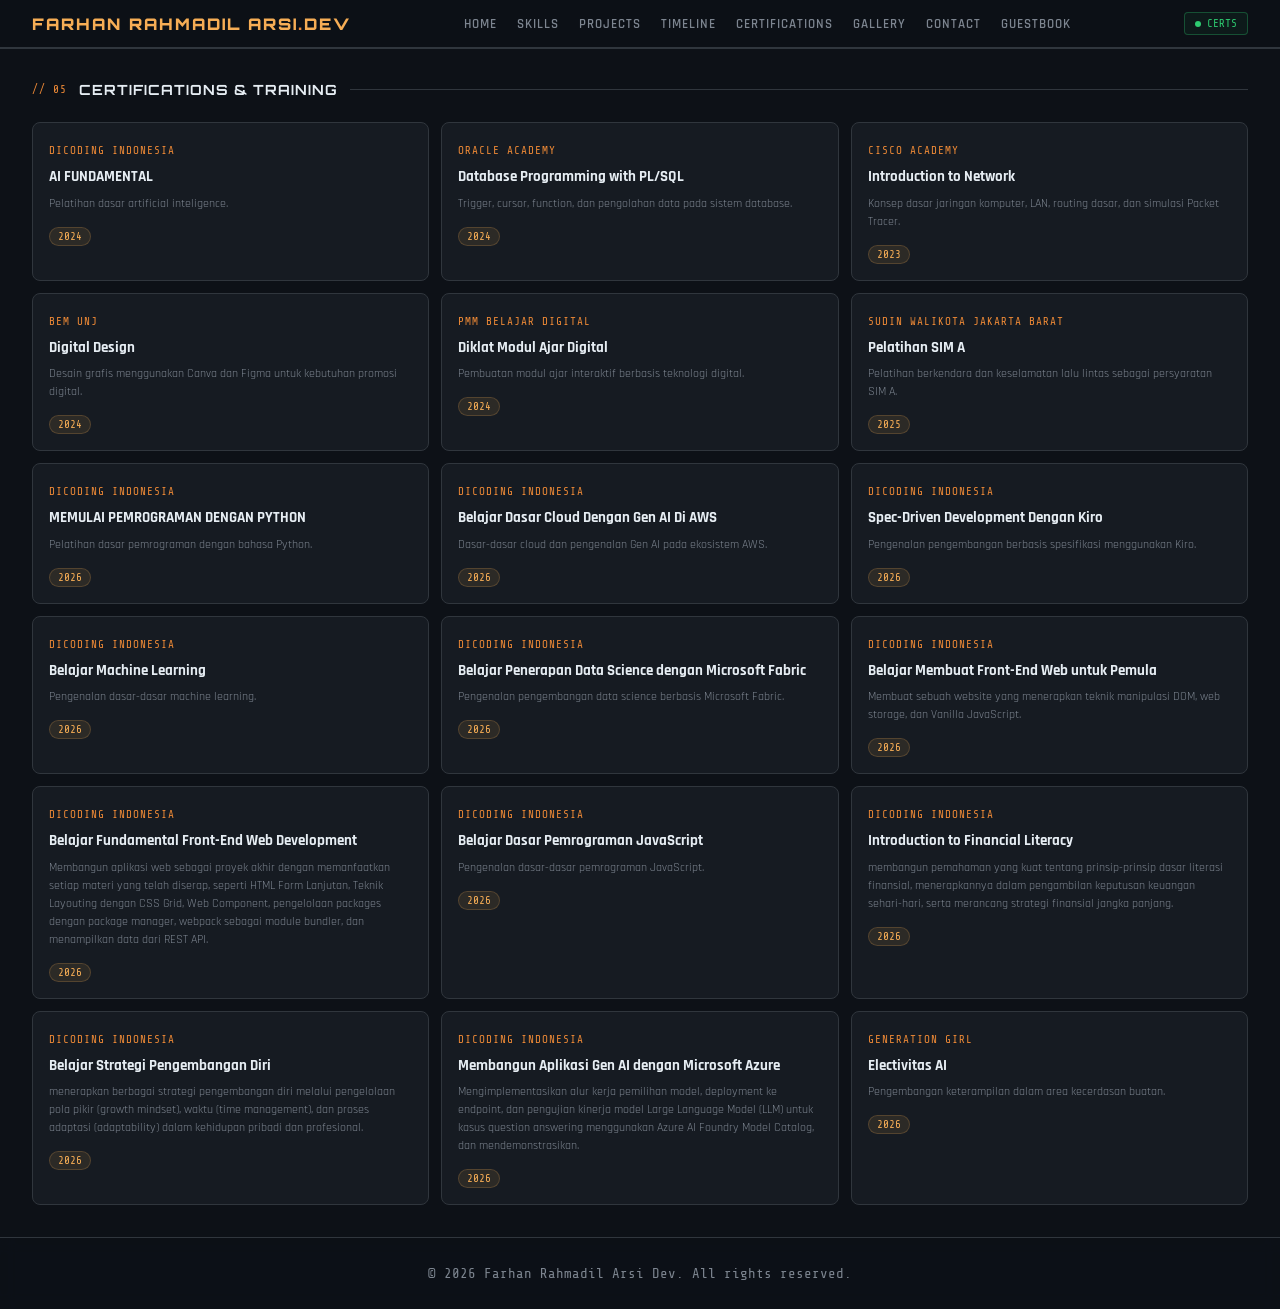
==== commit 1eac77b0: "Update portfolio content and fix timeline rendering" ====
--- a/certifications.html
+++ b/certifications.html
@@ -36,10 +36,10 @@
         <div class="divider-line"></div>
       </div>
       <div class="certifications-grid">
-        <a class="certification-card" href="certificates/datacamp-ai-fundamentals-2024.pdf" target="_blank" rel="noopener">
-          <span class="certification-issuer">DataCamp</span>
-          <h3 class="certification-title">AI Fundamentals</h3>
-          <p class="certification-desc">Dasar Artificial Intelligence, machine learning, dan penerapan model AI sederhana.</p>
+        <a class="certification-card" href="documents/SERTIFIKAT DATACAMP AI FUNDAMENTAL.pdf" target="_blank" rel="noopener">
+          <span class="certification-issuer">DICODING INDONESIA</span>
+          <h3 class="certification-title">AI FUNDAMENTAL</h3>
+          <p class="certification-desc">Pelatihan dasar artificial inteligence.</p>
           <span class="certification-year">2024</span>
         </a>
         <a class="certification-card" href="certificates/oracle-academy-database-programming-plsql-2024.pdf" target="_blank" rel="noopener">
@@ -72,22 +72,79 @@
           <p class="certification-desc">Pelatihan berkendara dan keselamatan lalu lintas sebagai persyaratan SIM A.</p>
           <span class="certification-year">2025</span>
         </a>
-        <a class="certification-card" href="file:///C:/Users/hp/Downloads/Documents/SERTIFIKASI%20PELATIHAN%20FARHAN/DICODING/Memulai%20Pemrograman%20dengan%20Python.pdf" target="_blank" rel="noopener">
+        <a class="certification-card" href="documents/Memulai Pemrograman dengan Python.pdf" target="_blank" rel="noopener">
           <span class="certification-issuer">DICODING INDONESIA</span>
           <h3 class="certification-title">MEMULAI PEMROGRAMAN DENGAN PYTHON</h3>
           <p class="certification-desc">Pelatihan dasar pemrograman dengan bahasa Python.</p>
           <span class="certification-year">2026</span>
         </a>
-        <a class="certification-card" href="file:///C:/Users/hp/Downloads/Documents/SERTIFIKASI%20PELATIHAN%20FARHAN/DICODING/BELAJAR%20DASAR%20CLOUD%20DAN%20GEN%20AI%20DI%20AWS.pdf" target="_blank" rel="noopener">
+        <a class="certification-card" href="documents/BELAJAR DASAR CLOUD DAN GEN AI DI AWS.pdf" target="_blank" rel="noopener">
           <span class="certification-issuer">DICODING INDONESIA</span>
           <h3 class="certification-title">Belajar Dasar Cloud Dengan Gen AI Di AWS</h3>
           <p class="certification-desc">Dasar-dasar cloud dan pengenalan Gen AI pada ekosistem AWS.</p>
           <span class="certification-year">2026</span>
         </a>
-        <a class="certification-card" href="file:///C:/Users/hp/Downloads/Documents/SERTIFIKASI%20PELATIHAN%20FARHAN/DICODING/SPEC%20DRIVEN%20DEVELOPMENT%20DENGAN%20KIRO.pdf" target="_blank" rel="noopener">
+        <a class="certification-card" href="documents/SPEC DRIVEN DEVELOPMENT DENGAN KIRO.pdf" target="_blank" rel="noopener">
           <span class="certification-issuer">DICODING INDONESIA</span>
           <h3 class="certification-title">Spec-Driven Development Dengan Kiro</h3>
           <p class="certification-desc">Pengenalan pengembangan berbasis spesifikasi menggunakan Kiro.</p>
+          <span class="certification-year">2026</span>
+        </a>
+        <a class="certification-card" href="documents/sertif machine learning.pdf" target="_blank" rel="noopener">
+          <span class="certification-issuer">DICODING INDONESIA</span>
+          <h3 class="certification-title">Belajar Machine Learning</h3>
+          <p class="certification-desc">Pengenalan dasar-dasar machine learning.</p>
+          <span class="certification-year">2026</span>
+        </a>
+        <a class="certification-card" href="documents/Sertifikat DICODING BARU FARHAN.pdf" target="_blank" rel="noopener">
+          <span class="certification-issuer">DICODING INDONESIA</span>
+          <h3 class="certification-title">Belajar Penerapan Data Science dengan Microsoft Fabric</h3>
+          <p class="certification-desc">Pengenalan pengembangan  data science berbasis Microsoft Fabric.</p>
+          <span class="certification-year">2026</span>
+        </a>
+        <a class="certification-card" href="documents/front end web dicoding.pdf" target="_blank" rel="noopener">
+          <span class="certification-issuer">DICODING INDONESIA</span>
+          <h3 class="certification-title">Belajar Membuat Front-End Web untuk Pemula</h3>
+          <p class="certification-desc"> Membuat sebuah website yang menerapkan teknik manipulasi DOM, web storage, dan Vanilla JavaScript.</p>
+          <span class="certification-year">2026</span>
+        </a>
+        <a class="certification-card" href="documents/fundamental dicoding frontend api.pdf" target="_blank" rel="noopener">
+          <span class="certification-issuer">DICODING INDONESIA</span>
+          <h3 class="certification-title">Belajar Fundamental Front-End Web Development</h3>
+          <p class="certification-desc"> Membangun aplikasi web sebagai proyek akhir dengan memanfaatkan setiap materi yang telah diserap, seperti HTML Form Lanjutan,
+            Teknik Layouting dengan CSS Grid, Web Component, pengelolaan packages dengan package manager, webpack sebagai module bundler, dan menampilkan data dari REST API.</p>
+          <span class="certification-year">2026</span>
+        </a>
+        <a class="certification-card" href="documents/sertif javascript.pdf" target="_blank" rel="noopener">
+          <span class="certification-issuer">DICODING INDONESIA</span>
+          <h3 class="certification-title">Belajar Dasar Pemrograman JavaScript</h3>
+          <p class="certification-desc">Pengenalan dasar-dasar pemrograman JavaScript.</p>
+          <span class="certification-year">2026</span>
+        </a>
+        <a class="certification-card" href="documents/literasi.pdf" target="_blank" rel="noopener">
+          <span class="certification-issuer">DICODING INDONESIA</span>
+          <h3 class="certification-title">Introduction to Financial Literacy</h3>
+          <p class="certification-desc">membangun pemahaman yang kuat tentang prinsip-prinsip dasar literasi finansial, menerapkannya dalam pengambilan keputusan keuangan sehari-hari,
+          serta merancang strategi finansial jangka panjang.</p>
+          <span class="certification-year">2026</span>
+        <a class="certification-card" href="documents/pengembangandiri.pdf" target="_blank" rel="noopener">
+          <span class="certification-issuer">DICODING INDONESIA</span>
+          <h3 class="certification-title">Belajar Strategi Pengembangan Diri</h3>
+          <p class="certification-desc">menerapkan berbagai strategi pengembangan diri melalui pengelolaan pola pikir (growth mindset), waktu (time management), dan proses adaptasi 
+              (adaptability) dalam kehidupan pribadi dan profesional.</p>
+          <span class="certification-year">2026</span>
+        </a>
+        <a class="certification-card" href="documents/diocding azure farhan.pdf" target="_blank" rel="noopener">
+          <span class="certification-issuer">DICODING INDONESIA</span>
+          <h3 class="certification-title">Membangun Aplikasi Gen AI dengan Microsoft Azure</h3>
+          <p class="certification-desc">Mengimplementasikan alur kerja pemilihan model, deployment ke endpoint, dan pengujian
+            kinerja model Large Language Model (LLM) untuk kasus question answering menggunakan Azure AI Foundry Model Catalog, dan mendemonstrasikan.</p>
+          <span class="certification-year">2026</span>
+        </a>
+        <a class="certification-card" href="documents/generationgirl.pdf" target="_blank" rel="noopener">
+          <span class="certification-issuer">GENERATION GIRL</span>
+          <h3 class="certification-title">Electivitas AI</h3>
+          <p class="certification-desc">Pengembangan keterampilan dalam area kecerdasan buatan.</p>
           <span class="certification-year">2026</span>
         </a>
       </div>
@@ -96,7 +153,6 @@
   <footer class="site-footer" aria-label="Footer">
     <div class="site-footer-inner">
       <div class="site-footer-text">© <span id="footer-year"></span> Farhan Rahmadil Arsi Dev. All rights reserved.</div>
-
     </div>
   </footer>
 
@@ -109,7 +165,7 @@
 
   <script src="data.js"></script>
   <script src="script.js"></script>
+  <script src="projects.js"></script>
   <script src="naruto_addon.js"></script>
 </body>
-</html>
-
+</html>
--- a/styles.css
+++ b/styles.css
@@ -637,10 +637,18 @@
 }
 
 .project-card {
+  display: block;
   position: relative;
   overflow: hidden;
+  color: inherit;
+  cursor: default;
   padding: 16px;
+  text-decoration: none;
   transition: all 0.2s;
+}
+
+a.project-card {
+  cursor: pointer;
 }
 
 .project-card::before {
@@ -1195,9 +1203,97 @@
   margin-bottom: 14px;
 }
 
+.gallery-role {
+  display: inline-block;
+  margin-bottom: 8px;
+  padding: 3px 10px;
+  border: 1px solid rgba(246, 173, 85, 0.35);
+  border-radius: 999px;
+  color: var(--konoha);
+  font-family: "Share Tech Mono", monospace;
+  font-size: 11px;
+  letter-spacing: 0.5px;
+}
+
+/* ===== Sub-timeline posisi di dalam satu organisasi (gaya LinkedIn) ===== */
+.gallery-card-grouped .gallery-card-header {
+  margin-bottom: 18px;
+}
+
+.position-timeline {
+  position: relative;
+  display: flex;
+  flex-direction: column;
+  gap: 22px;
+  margin-left: 6px;
+  padding-left: 20px;
+  border-left: 1px dashed var(--border);
+}
+
+.position-item {
+  position: relative;
+}
+
+.position-dot {
+  position: absolute;
+  left: -25px;
+  top: 4px;
+  width: 9px;
+  height: 9px;
+  border-radius: 50%;
+  background: var(--konoha);
+  box-shadow: 0 0 0 3px var(--panel);
+}
+
+.position-header {
+  display: flex;
+  flex-wrap: wrap;
+  align-items: baseline;
+  justify-content: space-between;
+  gap: 8px;
+  margin-bottom: 2px;
+}
+
+.position-title {
+  color: var(--text);
+  font-size: 14px;
+  font-weight: 700;
+  line-height: 1.35;
+  margin: 0;
+}
+
+.position-date {
+  flex-shrink: 0;
+  color: var(--naruto);
+  font-family: "Share Tech Mono", monospace;
+  font-size: 11px;
+  white-space: nowrap;
+}
+
+.position-location {
+  margin: 2px 0 8px;
+  color: var(--muted);
+  font-size: 12px;
+}
+
+.position-desc {
+  margin-bottom: 10px;
+  color: var(--muted);
+  font-size: 13px;
+  line-height: 1.6;
+}
+
+.position-badges {
+  margin-bottom: 12px;
+}
+
+.position-item .photo-grid {
+  margin-top: 10px;
+}
+
 .photo-grid {
   display: grid;
-  grid-template-columns: repeat(2, 1fr);
+  grid-template-columns: repeat(auto-fill, minmax(140px, 1fr));
   gap: 10px;
 }
 
@@ -1206,6 +1302,7 @@
   border: 1px solid var(--border);
   border-radius: 8px;
   background: var(--panel2);
+  cursor: zoom-in;
 }
 
 .photo-item img {
@@ -1213,6 +1310,19 @@
   width: 100%;
   aspect-ratio: 4 / 3;
   object-fit: cover;
+  image-rendering: auto;
+  backface-visibility: hidden;
+  transition: transform 0.25s ease;
+}
+
+.photo-item:hover img,
+.photo-item:focus-visible img {
+  transform: scale(1.04);
+}
+
+.photo-item:focus-visible {
+  outline: 2px solid var(--konoha);
+  outline-offset: 2px;
 }
 
 .photo-item figcaption {
@@ -1351,7 +1461,7 @@
   }
 
   .photo-grid {
-    grid-template-columns: 1fr;
+    grid-template-columns: repeat(auto-fill, minmax(120px, 1fr));
   }
 
   .section-header {
@@ -1399,4 +1509,3 @@
 
 
 
-
--- a/naruto_addon.css
+++ b/naruto_addon.css
@@ -535,4 +535,106 @@
   .cursor-orb {
     animation: none !important;
   }
-}+}
+/* ===== Photo Lightbox (perbaikan gallery: lihat foto lebih besar & jelas) ===== */
+.photo-lightbox {
+  position: fixed;
+  inset: 0;
+  z-index: 9999;
+  display: none;
+  align-items: center;
+  justify-content: center;
+  padding: 24px;
+  background: rgba(5, 7, 10, 0.92);
+  backdrop-filter: blur(4px);
+}
+
+.photo-lightbox.is-open {
+  display: flex;
+}
+
+.photo-lightbox-inner {
+  position: relative;
+  width: 100%;
+  max-width: 1100px;
+  max-height: 90vh;
+  display: flex;
+  flex-direction: column;
+  align-items: center;
+  gap: 12px;
+}
+
+.photo-lightbox-inner img {
+  display: block;
+  width: auto;
+  height: auto;
+  max-width: 100%;
+  max-height: 78vh;
+  object-fit: contain;
+  border-radius: 10px;
+  border: 1px solid var(--border);
+  background: var(--panel2);
+}
+
+.photo-lightbox-caption {
+  color: var(--muted);
+  font-family: "Share Tech Mono", monospace;
+  font-size: 13px;
+  text-align: center;
+  max-width: 100%;
+}
+
+.photo-lightbox-close,
+.photo-lightbox-prev,
+.photo-lightbox-next {
+  position: absolute;
+  top: 0;
+  background: rgba(22, 27, 34, 0.85);
+  border: 1px solid var(--border);
+  color: var(--text);
+  cursor: pointer;
+  border-radius: 999px;
+  width: 42px;
+  height: 42px;
+  font-size: 20px;
+  line-height: 1;
+  display: flex;
+  align-items: center;
+  justify-content: center;
+  transition: background 0.2s ease, transform 0.2s ease;
+}
+
+.photo-lightbox-close {
+  top: -18px;
+  right: -6px;
+}
+
+.photo-lightbox-prev,
+.photo-lightbox-next {
+  top: 50%;
+  transform: translateY(-50%);
+}
+
+.photo-lightbox-prev {
+  left: -6px;
+}
+
+.photo-lightbox-next {
+  right: -6px;
+}
+
+.photo-lightbox-close:hover,
+.photo-lightbox-prev:hover,
+.photo-lightbox-next:hover {
+  background: var(--konoha);
+  color: #111;
+}
+
+@media (max-width: 620px) {
+  .photo-lightbox-prev,
+  .photo-lightbox-next {
+    width: 36px;
+    height: 36px;
+    font-size: 16px;
+  }
+}
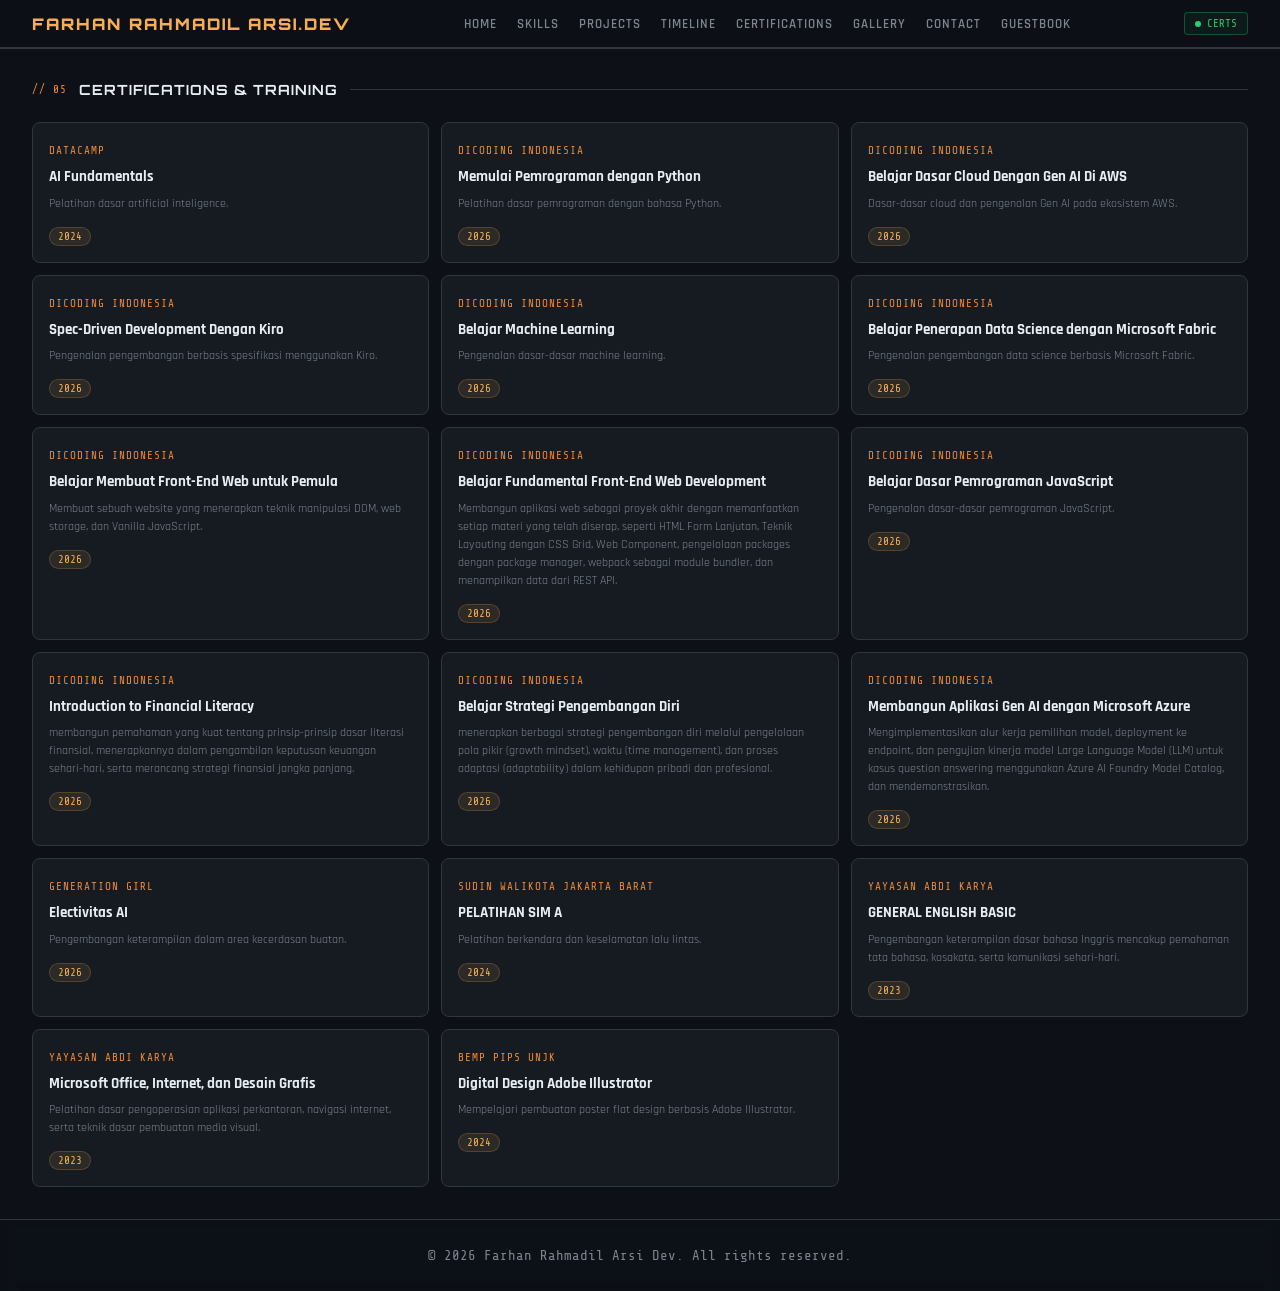
==== commit 6c48bb89: "Update certifications and documents" ====
--- a/certifications.html
+++ b/certifications.html
@@ -37,44 +37,14 @@
       </div>
       <div class="certifications-grid">
         <a class="certification-card" href="documents/SERTIFIKAT DATACAMP AI FUNDAMENTAL.pdf" target="_blank" rel="noopener">
-          <span class="certification-issuer">DICODING INDONESIA</span>
-          <h3 class="certification-title">AI FUNDAMENTAL</h3>
+          <span class="certification-issuer">DATACAMP</span>
+          <h3 class="certification-title">AI Fundamentals</h3>
           <p class="certification-desc">Pelatihan dasar artificial inteligence.</p>
           <span class="certification-year">2024</span>
-        </a>
-        <a class="certification-card" href="certificates/oracle-academy-database-programming-plsql-2024.pdf" target="_blank" rel="noopener">
-          <span class="certification-issuer">Oracle Academy</span>
-          <h3 class="certification-title">Database Programming with PL/SQL</h3>
-          <p class="certification-desc">Trigger, cursor, function, dan pengolahan data pada sistem database.</p>
-          <span class="certification-year">2024</span>
-        </a>
-        <a class="certification-card" href="certificates/cisco-introduction-to-network-2023.pdf" target="_blank" rel="noopener">
-          <span class="certification-issuer">Cisco Academy</span>
-          <h3 class="certification-title">Introduction to Network</h3>
-          <p class="certification-desc">Konsep dasar jaringan komputer, LAN, routing dasar, dan simulasi Packet Tracer.</p>
-          <span class="certification-year">2023</span>
-        </a>
-        <a class="certification-card" href="certificates/bem-unj-digital-design-2024.pdf" target="_blank" rel="noopener">
-          <span class="certification-issuer">BEM UNJ</span>
-          <h3 class="certification-title">Digital Design</h3>
-          <p class="certification-desc">Desain grafis menggunakan Canva dan Figma untuk kebutuhan promosi digital.</p>
-          <span class="certification-year">2024</span>
-        </a>
-        <a class="certification-card" href="certificates/pmm-belajar-digital-modul-ajar-2024.pdf" target="_blank" rel="noopener">
-          <span class="certification-issuer">PMM Belajar Digital</span>
-          <h3 class="certification-title">Diklat Modul Ajar Digital</h3>
-          <p class="certification-desc">Pembuatan modul ajar interaktif berbasis teknologi digital.</p>
-          <span class="certification-year">2024</span>
-        </a>
-        <a class="certification-card" href="certificates/sudin-walikota-jakarta-barat-sim-a-2025.pdf" target="_blank" rel="noopener">
-          <span class="certification-issuer">Sudin Walikota Jakarta Barat</span>
-          <h3 class="certification-title">Pelatihan SIM A</h3>
-          <p class="certification-desc">Pelatihan berkendara dan keselamatan lalu lintas sebagai persyaratan SIM A.</p>
-          <span class="certification-year">2025</span>
-        </a>
+        </a>  
         <a class="certification-card" href="documents/Memulai Pemrograman dengan Python.pdf" target="_blank" rel="noopener">
           <span class="certification-issuer">DICODING INDONESIA</span>
-          <h3 class="certification-title">MEMULAI PEMROGRAMAN DENGAN PYTHON</h3>
+          <h3 class="certification-title">Memulai Pemrograman dengan Python</h3>
           <p class="certification-desc">Pelatihan dasar pemrograman dengan bahasa Python.</p>
           <span class="certification-year">2026</span>
         </a>
@@ -147,6 +117,30 @@
           <p class="certification-desc">Pengembangan keterampilan dalam area kecerdasan buatan.</p>
           <span class="certification-year">2026</span>
         </a>
+        <a class="certification-card" href="documents/asri.pdf" target="_blank" rel="noopener">
+          <span class="certification-issuer">SUDIN WALIKOTA JAKARTA BARAT</span>
+          <h3 class="certification-title">PELATIHAN SIM A</h3>
+          <p class="certification-desc">Pelatihan berkendara dan keselamatan lalu lintas.</p>
+          <span class="certification-year">2024</span>
+        </a>
+        <a class="certification-card" href="documents/ydk1.pdf" target="_blank" rel="noopener">
+          <span class="certification-issuer">YAYASAN ABDI KARYA</span>
+          <h3 class="certification-title">GENERAL ENGLISH BASIC</h3>
+          <p class="certification-desc">Pengembangan keterampilan dasar bahasa Inggris mencakup pemahaman tata bahasa, kosakata, serta komunikasi sehari-hari.</p>
+          <span class="certification-year">2023</span>
+        </a>
+        <a class="certification-card" href="documents/ydk2.pdf" target="_blank" rel="noopener">
+          <span class="certification-issuer">YAYASAN ABDI KARYA</span>
+          <h3 class="certification-title">Microsoft Office, Internet, dan Desain Grafis</h3>
+          <p class="certification-desc">Pelatihan dasar pengoperasian aplikasi perkantoran, navigasi internet, serta teknik dasar pembuatan media visual.</p>
+          <span class="certification-year">2023</span>
+        </a>
+        <a class="certification-card" href="documents/unj.pdf" target="_blank" rel="noopener">
+          <span class="certification-issuer">BEMP PIPS UNJK</span>
+          <h3 class="certification-title">Digital Design Adobe Illustrator</h3>
+          <p class="certification-desc">Mempelajari pembuatan poster flat design berbasis Adobe Illustrator.</p>
+          <span class="certification-year">2024</span>
+        </a>
       </div>
     </section>
   </main>
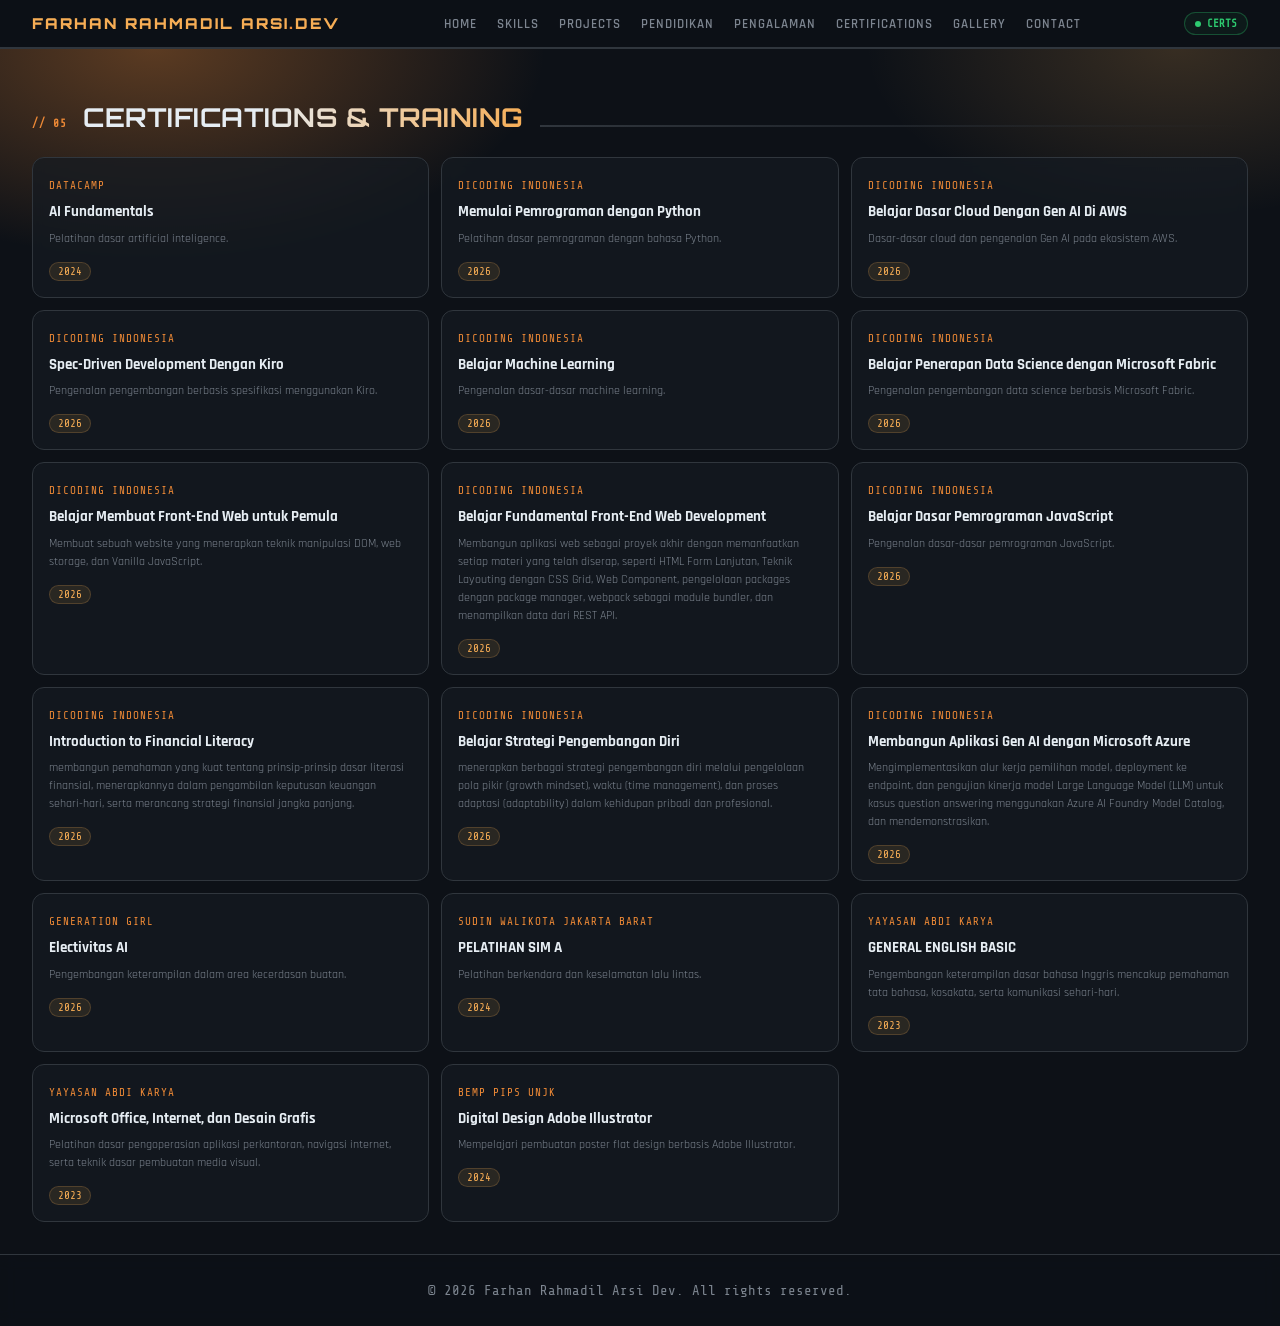
==== commit cfd09a18: "Update portfolio content and education assets" ====
--- a/certifications.html
+++ b/certifications.html
@@ -10,6 +10,7 @@
   <link href="https://fonts.googleapis.com/css2?family=Orbitron:wght@400;700;900&family=Share+Tech+Mono&family=Rajdhani:wght@400;600;700&display=swap" rel="stylesheet">
   <link rel="stylesheet" href="styles.css">
   <link rel="stylesheet" href="naruto_addon.css">
+  <link rel="stylesheet" href="modern-hero.css">
 </head>
 <body>
   <a class="skip-link" href="#main-content">Lewati ke konten utama</a>
@@ -20,11 +21,12 @@
       <li><a href="shinobi_digital_portfolio.html">Home</a></li>
       <li><a href="skills.html">Skills</a></li>
       <li><a href="projects.html">Projects</a></li>
-      <li><a href="timeline.html">Timeline</a></li>
+      <li><a href="pendidikan.html">Pendidikan</a></li>
+
+      <li><a href="pengalaman.html">Pengalaman</a></li>
       <li><a href="certifications.html">Certifications</a></li>
       <li><a href="gallery.html">Gallery</a></li>
-      <li><a href="contact.html">Contact</a></li>
-      <li><a href="guestbook.html">Guestbook</a></li>
+      <li><a href="guestbook.html">Contact</a></li>
     </ul>
     <div class="status-badge"><span class="dot"></span>CERTS</div>
   </nav>
@@ -97,6 +99,7 @@
           <p class="certification-desc">membangun pemahaman yang kuat tentang prinsip-prinsip dasar literasi finansial, menerapkannya dalam pengambilan keputusan keuangan sehari-hari,
           serta merancang strategi finansial jangka panjang.</p>
           <span class="certification-year">2026</span>
+        </a>
         <a class="certification-card" href="documents/pengembangandiri.pdf" target="_blank" rel="noopener">
           <span class="certification-issuer">DICODING INDONESIA</span>
           <h3 class="certification-title">Belajar Strategi Pengembangan Diri</h3>
--- a/styles.css
+++ b/styles.css
@@ -960,23 +960,74 @@
 }
 
 .contact-card {
+  position: relative;
   display: flex;
   min-height: 92px;
-  flex-direction: column;
-  justify-content: center;
-  gap: 8px;
+  align-items: center;
   border: 1px solid var(--border);
   border-radius: 8px;
   background: var(--panel);
-  padding: 16px;
-  text-decoration: none;
   transition: border-color 0.2s, transform 0.2s;
 }
 
 .contact-card:hover,
-.contact-card:focus {
+.contact-card:focus-within {
   border-color: var(--konoha);
   transform: translateY(-2px);
+}
+
+.contact-card-link {
+  display: flex;
+  flex: 1;
+  min-width: 0;
+  align-items: center;
+  gap: 12px;
+  padding: 16px;
+  color: inherit;
+  text-decoration: none;
+  outline: none;
+}
+
+.contact-card-link:focus-visible {
+  outline: 1px dashed var(--konoha);
+  outline-offset: -4px;
+}
+
+.contact-icon {
+  display: flex;
+  width: 34px;
+  height: 34px;
+  flex-shrink: 0;
+  align-items: center;
+  justify-content: center;
+  border-radius: 8px;
+  background: rgba(246, 173, 85, 0.1);
+  color: var(--konoha);
+  transition: background 0.2s, color 0.2s;
+}
+
+.contact-icon svg {
+  width: 17px;
+  height: 17px;
+}
+
+.contact-card-link--whatsapp:hover .contact-icon,
+.contact-card-link--whatsapp:focus-visible .contact-icon {
+  background: rgba(37, 211, 102, 0.15);
+  color: #25d366;
+}
+
+.contact-card-link--linkedin:hover .contact-icon,
+.contact-card-link--linkedin:focus-visible .contact-icon {
+  background: rgba(10, 102, 194, 0.15);
+  color: #4d9fe8;
+}
+
+.contact-card-text {
+  display: flex;
+  min-width: 0;
+  flex-direction: column;
+  gap: 6px;
 }
 
 .contact-label {
@@ -993,6 +1044,38 @@
   font-weight: 700;
   line-height: 1.35;
   overflow-wrap: anywhere;
+}
+
+.contact-copy-btn {
+  display: flex;
+  width: 30px;
+  height: 30px;
+  flex-shrink: 0;
+  align-items: center;
+  justify-content: center;
+  margin-right: 12px;
+  border: 1px solid var(--border);
+  border-radius: 6px;
+  background: var(--panel2);
+  color: var(--muted);
+  cursor: pointer;
+  transition: border-color 0.2s, color 0.2s;
+}
+
+.contact-copy-btn svg {
+  width: 14px;
+  height: 14px;
+}
+
+.contact-copy-btn:hover,
+.contact-copy-btn:focus-visible {
+  border-color: var(--konoha);
+  color: var(--konoha);
+}
+
+.contact-copy-btn.is-copied {
+  border-color: var(--green);
+  color: var(--green);
 }
 
 .guest-section {
@@ -1112,6 +1195,12 @@
   font-weight: 700;
 }
 
+.msg-village {
+  color: var(--muted);
+  font-size: 11px;
+  font-weight: 400;
+}
+
 .msg-text {
   margin-top: 2px;
   color: var(--muted);
@@ -1354,6 +1443,87 @@
   line-height: 1.5;
 }
 
+.tl-photos {
+  margin-top: 10px;
+}
+
+.tl-photos .photo-grid {
+  grid-template-columns: repeat(auto-fill, minmax(110px, 1fr));
+}
+
+.tl-highlights-label {
+  margin: 14px 0 8px;
+  color: var(--konoha);
+  font-family: "Share Tech Mono", monospace;
+  font-size: 10px;
+  letter-spacing: 1.5px;
+}
+
+.tl-highlights {
+  display: flex;
+  flex-direction: column;
+  gap: 8px;
+}
+
+.tl-highlight-card {
+  border: 1px solid var(--border);
+  border-radius: 8px;
+  background: var(--panel2);
+  padding: 10px 12px;
+}
+
+.tl-highlight-head {
+  display: flex;
+  flex-wrap: wrap;
+  align-items: baseline;
+  justify-content: space-between;
+  gap: 6px;
+}
+
+.tl-highlight-title {
+  color: var(--text);
+  font-size: 12.5px;
+  font-weight: 700;
+}
+
+.tl-highlight-period {
+  flex-shrink: 0;
+  color: var(--konoha);
+  font-family: "Share Tech Mono", monospace;
+  font-size: 10px;
+  white-space: nowrap;
+}
+
+.tl-highlight-role {
+  margin-top: 2px;
+  color: var(--naruto);
+  font-size: 11px;
+  font-weight: 600;
+}
+
+.tl-highlight-desc {
+  margin-top: 4px;
+  color: var(--muted);
+  font-size: 11.5px;
+  line-height: 1.55;
+}
+
+.tl-highlight-link {
+  display: inline-flex;
+  margin-top: 6px;
+  color: var(--konoha);
+  font-family: "Share Tech Mono", monospace;
+  font-size: 10px;
+  letter-spacing: 1px;
+  text-decoration: none;
+}
+
+.tl-highlight-link:hover,
+.tl-highlight-link:focus {
+  color: var(--naruto);
+  text-decoration: underline;
+}
+
 .gallery-detail-link {
   display: inline-flex;
   margin-top: 14px;
--- a/modern-hero.css
+++ b/modern-hero.css
@@ -0,0 +1,530 @@
+/* ============================================================
+   MODERN HERO / LANDING LAYER — modern-hero.css
+   Non-destructive enhancement on top of styles.css + naruto_addon.css
+   Restyles ONLY layout/visuals of the hero + section headers.
+   No text content is changed here — only presentation.
+   ============================================================ */
+
+:root {
+  --mh-glow-1: rgba(237, 137, 54, 0.35);
+  --mh-glow-2: rgba(246, 173, 85, 0.18);
+  --mh-card: rgba(22, 27, 34, 0.72);
+}
+
+/* ---------- HERO SHELL ---------- */
+.hero.hero-modern {
+  position: relative;
+  display: grid;
+  grid-template-columns: 1.15fr 0.85fr;
+  align-items: center;
+  gap: 48px;
+  min-height: auto;
+  padding: 72px 40px 56px;
+  overflow: hidden;
+  isolation: isolate;
+}
+
+.hero.hero-modern::before {
+  content: none; /* replaced by hero-glow */
+}
+
+.hero-glow {
+  position: absolute;
+  inset: -20% -10% auto -10%;
+  height: 140%;
+  z-index: -1;
+  pointer-events: none;
+  background:
+    radial-gradient(560px 420px at 18% 20%, var(--mh-glow-1), transparent 70%),
+    radial-gradient(480px 380px at 90% 10%, var(--mh-glow-2), transparent 65%),
+    radial-gradient(700px 500px at 60% 100%, rgba(0, 210, 211, 0.06), transparent 60%);
+}
+
+/* ---------- LEFT COLUMN ---------- */
+.hero-content {
+  display: flex;
+  flex-direction: column;
+  align-items: flex-start;
+  gap: 16px;
+}
+
+.hero-kicker {
+  display: inline-flex;
+  align-items: center;
+  gap: 8px;
+  border: 1px solid var(--border);
+  border-radius: 999px;
+  background: var(--panel);
+  padding: 6px 14px 6px 10px;
+  font-family: "Share Tech Mono", monospace;
+  font-size: 12px;
+  color: var(--muted);
+}
+
+.hero-kicker-dot {
+  width: 7px;
+  height: 7px;
+  border-radius: 50%;
+  background: var(--green);
+  box-shadow: 0 0 0 3px rgba(46, 204, 113, 0.15);
+  animation: pulse 1.5s infinite;
+}
+
+.hero-name {
+  margin: 4px 0 0;
+  font-family: "Orbitron", monospace;
+  font-weight: 900;
+  font-size: clamp(34px, 5.2vw, 62px);
+  line-height: 1.05;
+  letter-spacing: 0.5px;
+  background: linear-gradient(100deg, var(--text) 25%, var(--konoha) 55%, var(--naruto) 75%);
+  -webkit-background-clip: text;
+  background-clip: text;
+  color: transparent;
+}
+
+.hero-role {
+  max-width: 620px;
+  font-size: clamp(16px, 1.9vw, 20px);
+  font-weight: 600;
+  line-height: 1.5;
+  color: var(--text);
+}
+
+.hero-org {
+  font-family: "Share Tech Mono", monospace;
+  font-size: 13px;
+  color: var(--muted);
+}
+
+.hero-tags {
+  display: flex;
+  flex-wrap: wrap;
+  gap: 8px;
+  margin-top: 4px;
+}
+
+.hero-tag {
+  border: 1px solid var(--border);
+  border-radius: 999px;
+  background: var(--panel2);
+  color: var(--teal);
+  font-family: "Share Tech Mono", monospace;
+  font-size: 12px;
+  padding: 6px 12px;
+}
+
+.hero-cta {
+  display: flex;
+  flex-wrap: wrap;
+  align-items: center;
+  gap: 12px;
+  margin-top: 8px;
+}
+
+.btn-primary,
+.btn-secondary,
+.btn-icon {
+  display: inline-flex;
+  align-items: center;
+  justify-content: center;
+  gap: 8px;
+  border-radius: 8px;
+  font-family: "Rajdhani", sans-serif;
+  font-weight: 700;
+  font-size: 14px;
+  letter-spacing: 0.5px;
+  text-decoration: none;
+  cursor: pointer;
+  transition: transform 0.2s ease, box-shadow 0.2s ease, border-color 0.2s ease, background 0.2s ease;
+}
+
+.btn-primary {
+  padding: 12px 22px;
+  border: 1px solid transparent;
+  background: linear-gradient(100deg, var(--naruto), var(--konoha));
+  color: #1a1206;
+  box-shadow: 0 10px 24px -10px rgba(237, 137, 54, 0.65);
+}
+
+.btn-primary:hover,
+.btn-primary:focus {
+  transform: translateY(-2px);
+  box-shadow: 0 14px 30px -10px rgba(237, 137, 54, 0.8);
+}
+
+.btn-secondary {
+  padding: 12px 22px;
+  border: 1px solid var(--border);
+  background: var(--panel);
+  color: var(--text);
+}
+
+.btn-secondary:hover,
+.btn-secondary:focus {
+  border-color: var(--konoha);
+  color: var(--konoha);
+  transform: translateY(-2px);
+}
+
+.btn-icon {
+  width: 42px;
+  height: 42px;
+  border: 1px solid var(--border);
+  background: var(--panel);
+  color: var(--muted);
+  font-family: "Orbitron", monospace;
+  font-size: 12px;
+}
+
+.btn-icon:hover,
+.btn-icon:focus {
+  border-color: var(--teal);
+  color: var(--teal);
+  transform: translateY(-2px);
+}
+
+/* terminal card restyled as a floating glass card, content untouched */
+.hero-terminal {
+  width: 100%;
+  margin-top: 20px;
+  background: var(--mh-card);
+  backdrop-filter: blur(10px);
+  box-shadow: 0 24px 48px -24px rgba(0, 0, 0, 0.6);
+}
+
+/* ---------- RIGHT COLUMN / AVATAR ---------- */
+.avatar-section.hero-avatar-modern {
+  position: relative;
+  gap: 20px;
+}
+
+.hero-starburst {
+  position: absolute;
+  inset: 0;
+  z-index: -1;
+  display: grid;
+  place-items: center;
+  pointer-events: none;
+}
+
+.hero-starburst-shape {
+  width: 260px;
+  height: 260px;
+  background: linear-gradient(135deg, var(--naruto), var(--konoha));
+  clip-path: polygon(
+    50% 0%, 61% 35%, 98% 15%, 70% 45%,
+    100% 50%, 70% 55%, 98% 85%, 61% 65%,
+    50% 100%, 39% 65%, 2% 85%, 30% 55%,
+    0% 50%, 30% 45%, 2% 15%, 39% 35%
+  );
+  opacity: 0.9;
+  filter: blur(0.3px);
+  animation: spin 24s linear infinite;
+}
+
+.hero-avatar-modern .avatar-frame {
+  width: 200px;
+  height: 200px;
+}
+
+.hero-avatar-modern .avatar-inner {
+  border: 3px solid var(--black);
+  box-shadow: 0 0 0 3px var(--naruto);
+}
+
+.hero-avatar-modern .char-svg {
+  width: 128px;
+  height: 140px;
+}
+
+.hero-float-chip {
+  position: absolute;
+  display: flex;
+  flex-direction: column;
+  gap: 2px;
+  border: 1px solid var(--border);
+  border-radius: 10px;
+  background: var(--mh-card);
+  backdrop-filter: blur(10px);
+  padding: 8px 12px;
+  box-shadow: 0 16px 32px -18px rgba(0, 0, 0, 0.7);
+  animation: floatChip 4s ease-in-out infinite;
+}
+
+.hero-float-chip .chip-label {
+  font-family: "Share Tech Mono", monospace;
+  font-size: 10px;
+  color: var(--muted);
+  letter-spacing: 1px;
+}
+
+.hero-float-chip .chip-value {
+  font-family: "Orbitron", monospace;
+  font-size: 13px;
+  font-weight: 700;
+  color: var(--konoha);
+}
+
+.hero-float-chip--rank {
+  top: -6px;
+  left: -18px;
+  animation-delay: 0s;
+}
+
+.hero-float-chip--xp {
+  bottom: 54px;
+  right: -26px;
+  animation-delay: 1.3s;
+}
+
+@keyframes floatChip {
+  0%,
+  100% {
+    transform: translateY(0);
+  }
+
+  50% {
+    transform: translateY(-8px);
+  }
+}
+
+/* de-emphasize the old rank badge + xp bar visuals since chips now surface them,
+   keep them in DOM (unchanged text) but visually simplified underneath avatar */
+.hero-avatar-modern .rank-badge,
+.hero-avatar-modern .xp-bar-container {
+  opacity: 0.001;
+  position: absolute;
+  pointer-events: none;
+}
+
+/* ---------- BELIEVE-IT MARQUEE STRIP ---------- */
+.believe-marquee {
+  overflow: hidden;
+  border-top: 1px solid var(--border);
+  border-bottom: 1px solid var(--border);
+  background: linear-gradient(100deg, var(--naruto), var(--konoha));
+  padding: 10px 0;
+  transform: rotate(-0.6deg) scale(1.02);
+}
+
+.believe-track {
+  display: flex;
+  width: max-content;
+  gap: 28px;
+  animation: marquee 22s linear infinite;
+  white-space: nowrap;
+  font-family: "Orbitron", monospace;
+  font-size: 13px;
+  font-weight: 700;
+  letter-spacing: 1.5px;
+  color: #1a1206;
+}
+
+.believe-track span {
+  display: inline-flex;
+  align-items: center;
+}
+
+@keyframes marquee {
+  from {
+    transform: translateX(0);
+  }
+
+  to {
+    transform: translateX(-50%);
+  }
+}
+
+@media (prefers-reduced-motion: reduce) {
+  .believe-track,
+  .hero-starburst-shape,
+  .hero-float-chip {
+    animation: none;
+  }
+}
+
+/* ---------- MODERN SECTION HEADERS ---------- */
+.section-header {
+  align-items: baseline;
+  gap: 16px;
+}
+
+.section-tag {
+  font-weight: 700;
+}
+
+.section-title {
+  font-size: clamp(18px, 2.4vw, 26px);
+  letter-spacing: 0.5px;
+  background: linear-gradient(100deg, var(--text) 40%, var(--konoha) 100%);
+  -webkit-background-clip: text;
+  background-clip: text;
+  color: transparent;
+}
+
+.divider-line {
+  height: 2px;
+  background: linear-gradient(90deg, var(--border), transparent);
+}
+
+/* ============================================================
+   GLOBAL MODERN LAYER — applies to ALL pages (subpages included)
+   Only visual polish: cards, buttons, badges, nav, page banners.
+   No text/content changed anywhere below.
+   ============================================================ */
+
+/* soft glow behind the top of every page, incl. subpages without a hero */
+main#main-content {
+  position: relative;
+}
+
+main#main-content::before {
+  content: "";
+  position: absolute;
+  top: 0;
+  left: 0;
+  right: 0;
+  height: 420px;
+  z-index: -1;
+  pointer-events: none;
+  background:
+    radial-gradient(560px 300px at 12% 0%, var(--mh-glow-1), transparent 70%),
+    radial-gradient(480px 260px at 92% 0%, var(--mh-glow-2), transparent 65%);
+}
+
+main#main-content > section:first-of-type:not(.hero):not(.hero-modern) {
+  padding-top: 52px;
+}
+
+/* nav polish */
+.site-nav {
+  gap: 24px;
+}
+
+.logo {
+  font-size: 15px;
+}
+
+.status-badge {
+  border-radius: 999px;
+  font-weight: 700;
+}
+
+/* generic card lift + glass treatment across the site */
+.skill-item,
+.project-card,
+.certification-card,
+.contact-card,
+.gallery-card,
+.msg-item,
+.experience-panel,
+.tl-highlight-card,
+.photo-item,
+.guest-form {
+  border-radius: 12px;
+  background: var(--mh-card);
+  backdrop-filter: blur(6px);
+  transition: transform 0.2s ease, border-color 0.2s ease, box-shadow 0.2s ease;
+}
+
+.skill-item:hover,
+.project-card:hover,
+.certification-card:hover,
+.contact-card:hover,
+.gallery-card:hover {
+  transform: translateY(-3px);
+  box-shadow: 0 18px 32px -20px rgba(0, 0, 0, 0.6);
+}
+
+/* pill-style buttons reused across pages */
+.filter-btn {
+  border-radius: 999px;
+}
+
+.filter-btn:hover,
+.filter-btn.active {
+  box-shadow: 0 6px 16px -8px rgba(237, 137, 54, 0.6);
+}
+
+.submit-btn {
+  border-radius: 999px;
+  box-shadow: 0 10px 24px -10px rgba(237, 137, 54, 0.65);
+}
+
+.submit-btn:hover {
+  transform: translateY(-2px);
+}
+
+.back-link,
+.gallery-detail-link {
+  display: inline-flex;
+  align-items: center;
+  gap: 6px;
+  border: 1px solid var(--border);
+  border-radius: 999px;
+  padding: 6px 14px;
+  transition: border-color 0.2s ease, transform 0.2s ease;
+}
+
+.back-link:hover,
+.gallery-detail-link:hover {
+  border-color: var(--konoha);
+  transform: translateX(-2px);
+  text-decoration: none;
+}
+
+/* badges / tags rounder + consistent */
+.card-type-tag,
+.tech-tag,
+.tl-badge,
+.skill-tag,
+.certification-year,
+.experience-meta span,
+.contact-label {
+  border-radius: 999px;
+}
+
+/* ---------- RESPONSIVE ---------- */
+@media (max-width: 900px) {
+  .hero.hero-modern {
+    grid-template-columns: 1fr;
+    padding: 48px 20px 40px;
+    text-align: left;
+  }
+
+  .hero-avatar-modern {
+    order: -1;
+    margin: 0 auto 12px;
+  }
+
+  .hero-float-chip--rank {
+    left: 4px;
+  }
+
+  .hero-float-chip--xp {
+    right: 4px;
+  }
+}
+
+@media (max-width: 620px) {
+  .hero-cta {
+    width: 100%;
+  }
+
+  .btn-primary,
+  .btn-secondary {
+    flex: 1 1 auto;
+    text-align: center;
+  }
+
+  .hero-starburst-shape {
+    width: 200px;
+    height: 200px;
+  }
+
+  .hero-avatar-modern .avatar-frame {
+    width: 160px;
+    height: 160px;
+  }
+}
